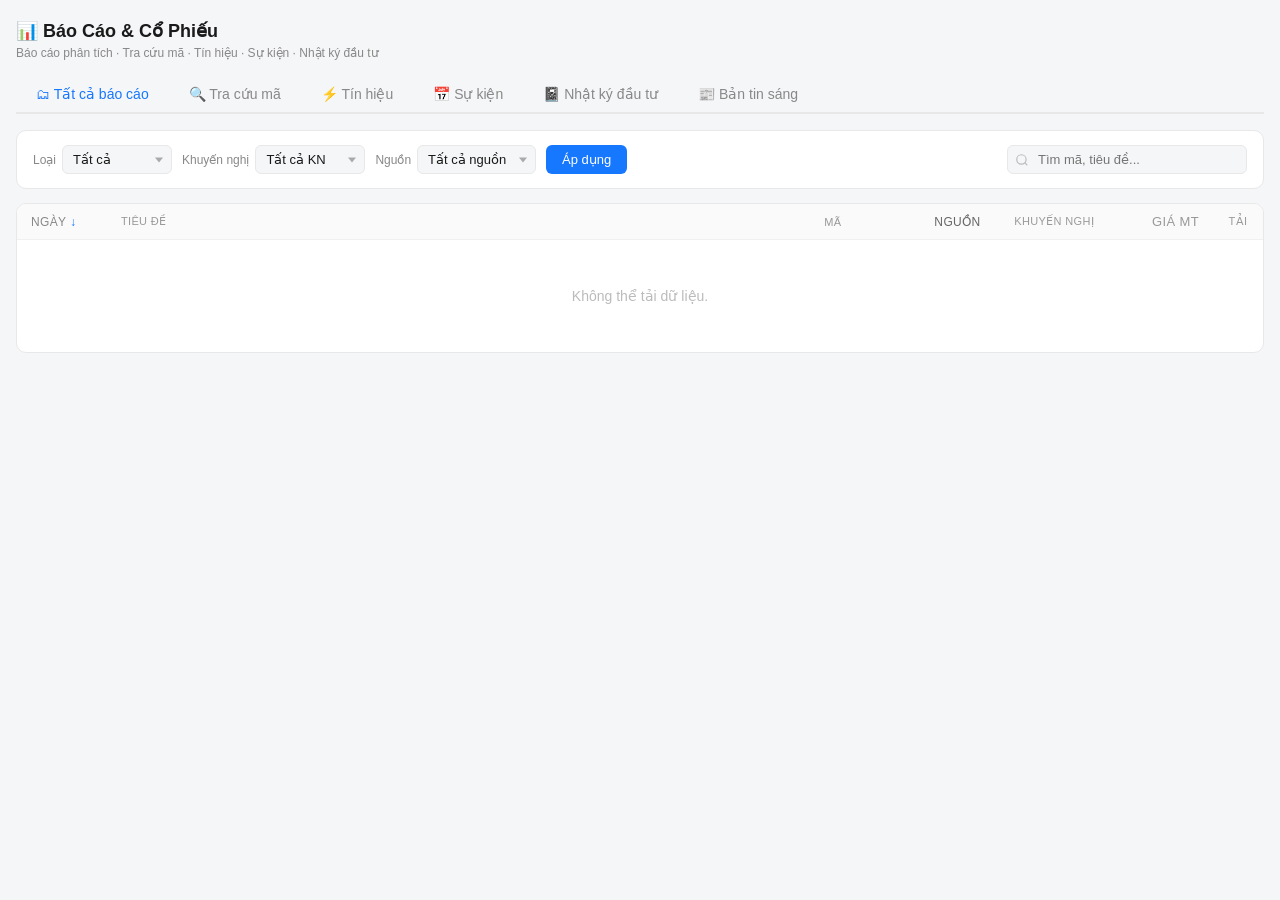
==== index.html @ 236bd06a "index.html" ====
<!DOCTYPE html>
<html lang="vi">
<head>
<meta charset="UTF-8">
<meta name="viewport" content="width=device-width, initial-scale=1">
<title>Tất cả báo cáo phân tích cổ phiếu | Báo Cáo & Cổ Phiếu</title>
<meta name="description" content="Tổng hợp báo cáo phân tích cổ phiếu, vĩ mô, chiến lược từ các công ty chứng khoán — lọc theo loại, khuyến nghị, nguồn.">
<link rel="canonical" href="https://judy031200.github.io/fullreport/index.html">
<link rel="stylesheet" href="assets/css/style.css">
</head>
<body>
<div class="page">
  <div class="page-title">📊 Báo Cáo & Cổ Phiếu</div>
  <div class="page-subtitle">Báo cáo phân tích · Tra cứu mã · Tín hiệu · Sự kiện · Nhật ký đầu tư</div>

  <div class="tabs">
    <a class="tab-btn active" href="index.html">🗂 Tất cả báo cáo</a>
    <a class="tab-btn" href="tra-cuu.html">🔍 Tra cứu mã</a>
    <a class="tab-btn" href="tin-hieu.html">⚡ Tín hiệu</a>
    <a class="tab-btn" href="su-kien.html">📅 Sự kiện</a>
    <a class="tab-btn" href="nhat-ky.html">📓 Nhật ký đầu tư</a>
    <a class="tab-btn" href="morning-note.html">📰 Bản tin sáng</a>
  </div>

  <div class="tab-panel active" id="panel-all">
    <div class="toolbar">
      <div class="filter-group"><label>Loại</label><div class="custom-select"><select id="type-filter"><option value="">Tất cả</option><option value="stock">Cổ phiếu</option><option value="macro">Vĩ mô</option><option value="strategy">Chiến lược</option></select></div></div>
      <div class="filter-group"><label>Khuyến nghị</label><div class="custom-select"><select id="rec-filter"><option value="">Tất cả KN</option><option value="MUA">Mua</option><option value="KHẢ QUAN">Khả quan</option><option value="TRUNG LẬP">Trung lập</option><option value="KHÁC">Khác</option></select></div></div>
      <div class="filter-group"><label>Nguồn</label><div class="custom-select"><select id="source-filter"><option value="">Tất cả nguồn</option></select></div></div>
      <button class="btn-primary" onclick="applyFilters()">Áp dụng</button>
      <div class="toolbar-spacer"></div>
      <div class="search-wrap-outer" style="min-width:180px;max-width:240px;flex:1;">
        <div class="search-wrap">
          <svg width="14" height="14" viewBox="0 0 24 24" fill="none" stroke="currentColor" stroke-width="2"><circle cx="11" cy="11" r="8"/><path d="m21 21-4.35-4.35"/></svg>
          <input type="text" id="search" placeholder="Tìm mã, tiêu đề...">
        </div>
      </div>
    </div>
    <div class="result-count" id="result-count"></div>
    <div class="table-wrap">
      <table><thead><tr>
        <th class="date-cell sort-desc" onclick="toggleSort()">Ngày</th>
        <th>Tiêu đề</th><th class="ticker-col">Mã</th><th class="source-col">Nguồn</th>
        <th class="rec-col">Khuyến nghị</th><th class="price-col" style="text-align:right">Giá MT</th><th class="dl-col">Tải</th>
      </tr></thead>
      <tbody id="tbody"><tr class="state-row"><td colspan="7">Đang tải...</td></tr></tbody></table>
    </div>
    <div class="card-list" id="card-list"></div>
  </div>

</div>
<script src="assets/js/common.js"></script>
<script src="assets/js/all.js"></script>
</body>
</html>
---- assets/css/style.css ----
*,*::before,*::after{box-sizing:border-box;margin:0;padding:0}
body{font-family:-apple-system,BlinkMacSystemFont,"Segoe UI",Arial,sans-serif;background:#f5f6f8;color:#1a1a1a;font-size:14px;-webkit-text-size-adjust:100%;text-size-adjust:100%}
.page{max-width:1300px;margin:0 auto;padding:20px 16px;padding-left:max(16px,env(safe-area-inset-left));padding-right:max(16px,env(safe-area-inset-right))}
.page-title{font-size:18px;font-weight:600;color:#1a1a1a;margin-bottom:4px}
.page-subtitle{font-size:12px;color:#888;margin-bottom:16px}
/* Tabs */
.tabs{display:flex;border-bottom:2px solid #e8e8e8;margin-bottom:16px;overflow-x:auto;-webkit-overflow-scrolling:touch;scrollbar-width:none}
.tab-btn{display:inline-block;text-decoration:none;padding:10px 20px;font-size:14px;font-weight:500;color:#888;background:none;border:none;cursor:pointer;border-bottom:2px solid transparent;margin-bottom:-2px;white-space:nowrap;transition:color .15s,border-color .15s}
.tab-btn:hover{color:#1677ff}
.tab-btn.active{color:#1677ff;border-bottom-color:#1677ff}
.tab-panel{display:none}
.tab-panel.active{display:block}
/* Toolbar */
.toolbar{background:#fff;border:1px solid #e8e8e8;border-radius:10px;padding:14px 16px;display:flex;align-items:center;gap:10px;margin-bottom:14px;flex-wrap:wrap}
.filter-group{display:flex;align-items:center;gap:6px;flex-shrink:0}
.filter-group label{font-size:12px;color:#888;white-space:nowrap}
.custom-select{position:relative}
.custom-select select{appearance:none;-webkit-appearance:none;background:#f5f6f8;border:1px solid #e8e8e8;border-radius:6px;padding:6px 28px 6px 10px;font-size:13px;color:#1a1a1a;cursor:pointer;outline:none;min-width:110px}
.custom-select select:focus{border-color:#1677ff}
.custom-select::after{content:"";pointer-events:none;position:absolute;right:9px;top:50%;transform:translateY(-50%);width:0;height:0;border-left:4px solid transparent;border-right:4px solid transparent;border-top:5px solid #aaa}
.btn-primary{background:#1677ff;color:#fff;border:none;border-radius:6px;padding:7px 16px;font-size:13px;font-weight:500;cursor:pointer;white-space:nowrap;flex-shrink:0}
.btn-primary:active{background:#0958d9}
.btn-outline{background:#fff;color:#1677ff;border:1px solid #1677ff;border-radius:6px;padding:7px 14px;font-size:13px;font-weight:500;cursor:pointer;white-space:nowrap}
.btn-outline:hover{background:#e6f1ff}
.toolbar-spacer{flex:1;min-width:0}
.search-wrap{position:relative;width:100%}
.search-wrap input{width:100%;border:1px solid #e8e8e8;border-radius:6px;padding:6px 10px 6px 30px;font-size:13px;background:#f5f6f8;color:#1a1a1a;outline:none}
.search-wrap input:focus{border-color:#1677ff;background:#fff}
.search-wrap svg{position:absolute;left:8px;top:50%;transform:translateY(-50%);color:#bbb;pointer-events:none}
.result-count{font-size:12px;color:#8c8c8c;margin-bottom:8px;padding:0 2px}
/* Table */
.table-wrap{background:#fff;border:1px solid #e8e8e8;border-radius:10px;overflow:hidden;overflow-x:auto;-webkit-overflow-scrolling:touch}
table{width:100%;border-collapse:collapse}
thead th{background:#fafafa;font-size:11px;font-weight:500;color:#999;padding:10px 14px;text-align:left;border-bottom:1px solid #f0f0f0;white-space:nowrap;cursor:pointer;user-select:none;text-transform:uppercase;letter-spacing:.03em}
thead th:hover{color:#1677ff}
thead th.sort-asc::after{content:" ↑";color:#1677ff}
thead th.sort-desc::after{content:" ↓";color:#1677ff}
tbody td{padding:12px 14px;border-bottom:1px solid #f5f5f5;vertical-align:middle}
tbody tr:last-child td{border-bottom:none}
tbody tr:hover{background:#fafbfc}
.date-cell{font-size:12px;color:#888;white-space:nowrap;width:90px}
.title-cell{font-size:13px;color:#1a1a1a;line-height:1.5}
.source-col{width:80px;font-size:12px;color:#666}
.rec-col{width:100px}
.price-col{width:105px;text-align:right;font-size:13px;font-weight:500;font-variant-numeric:tabular-nums}
.dl-col{width:50px;text-align:center}
.ticker-col{width:110px}
.ticker-cell{display:flex;align-items:center;gap:7px}
.ticker-label{font-size:13px;font-weight:600;color:#1a1a1a}
.tag-macro{font-size:11px;color:#92400e;background:#fef3c7;padding:2px 7px;border-radius:4px;font-weight:500}
.tag-strategy{font-size:11px;color:#5b21b6;background:#ede9fe;padding:2px 7px;border-radius:4px;font-weight:500}
.rec{font-size:12px;font-weight:600;letter-spacing:.02em}
.rec-buy{color:#16a34a}
.rec-positive{color:#0369a1}
.rec-neutral{color:#9ca3af}
.rec-other{color:#92400e}
.price-empty{color:#d1d5db!important}
.btn-dl{display:inline-flex;align-items:center;justify-content:center;width:36px;height:36px;border-radius:6px;border:1px solid #e5e7eb;background:#fff;color:#9ca3af;text-decoration:none;transition:border-color .15s,color .15s,background .15s}
.btn-dl:hover{border-color:#1677ff;color:#1677ff;background:#e6f1ff}
.state-row td{text-align:center;padding:48px 0;color:#bbb;font-size:14px}
.badge-new{display:inline-block;font-size:10px;font-weight:600;background:#fee2e2;color:#dc2626;padding:1px 5px;border-radius:3px;margin-left:6px;vertical-align:middle}
/* Ticker search */
.ticker-search-box{background:#fff;border:1px solid #e8e8e8;border-radius:10px;padding:16px;display:flex;gap:10px;align-items:center;margin-bottom:14px;flex-wrap:wrap}
.ticker-input-wrap{position:relative;flex:1;min-width:160px;max-width:280px}
.ticker-input-wrap input{width:100%;border:1px solid #e8e8e8;border-radius:6px;padding:8px 10px 8px 36px;font-size:15px;font-weight:700;text-transform:uppercase;background:#f5f6f8;color:#1677ff;outline:none;letter-spacing:.05em}
.ticker-input-wrap input:focus{border-color:#1677ff;background:#fff}
.ticker-input-wrap input::placeholder{font-weight:400;color:#bbb;text-transform:none;letter-spacing:0}
.ticker-input-wrap svg{position:absolute;left:10px;top:50%;transform:translateY(-50%);color:#bbb;pointer-events:none}
.ticker-hint{font-size:12px;color:#aaa}
.history-wrap{display:flex;align-items:center;gap:6px;flex-wrap:wrap}
.history-label{font-size:11px;color:#bbb;white-space:nowrap}
.history-chip{font-size:12px;font-weight:600;color:#1677ff;background:#e6f1ff;border:1px solid #c7deff;border-radius:4px;padding:2px 8px;cursor:pointer}
.history-chip:hover{background:#bfdbfe}
.history-chip .chip-x{margin-left:4px;color:#93c5fd;font-size:10px;cursor:pointer}
.history-chip .chip-x:hover{color:#dc2626}
.stats-bar{display:grid;grid-template-columns:repeat(auto-fit,minmax(130px,1fr));gap:10px;margin-bottom:14px}
.stat-card{background:#fff;border:1px solid #e8e8e8;border-radius:10px;padding:12px 14px}
.stat-label{font-size:11px;color:#999;margin-bottom:4px;text-transform:uppercase;letter-spacing:.03em}
.stat-value{font-size:22px;font-weight:700;color:#1a1a1a;font-variant-numeric:tabular-nums}
.stat-sub{font-size:11px;color:#aaa;margin-top:2px}
.consensus-bar{background:#fff;border:1px solid #e8e8e8;border-radius:10px;padding:14px 18px;margin-bottom:14px;display:flex;align-items:center;gap:16px;flex-wrap:wrap}
.consensus-pills{display:flex;gap:6px;flex-wrap:wrap;margin-left:auto}
.cpill{display:inline-flex;align-items:center;gap:5px;font-size:12px;font-weight:600;padding:4px 10px;border-radius:20px}
.cpill-buy{background:#dcfce7;color:#15803d}
.cpill-pos{background:#dbeafe;color:#1d4ed8}
.cpill-neu{background:#f3f4f6;color:#6b7280}
.cpill-oth{background:#fef3c7;color:#92400e}
.ticker-filter-row{display:flex;gap:8px;align-items:center;flex-wrap:wrap;margin-bottom:10px}
.ticker-filter-row select{appearance:none;-webkit-appearance:none;background:#f5f6f8;border:1px solid #e8e8e8;border-radius:6px;padding:5px 24px 5px 10px;font-size:12px;color:#555;cursor:pointer;outline:none}
/* Signal tab */
.sig-btn{background:#f5f6f8;border:1px solid #e8e8e8;border-radius:20px;padding:6px 16px;font-size:13px;font-weight:500;color:#666;cursor:pointer;transition:all .15s;white-space:nowrap}
.sig-btn:hover{border-color:#1677ff;color:#1677ff}
.sig-btn.active{background:#1677ff;border-color:#1677ff;color:#fff}
.pb-toolbar{background:#fff;border:1px solid #e8e8e8;border-radius:10px;padding:14px 16px;display:flex;align-items:center;gap:12px;margin-bottom:14px;flex-wrap:wrap}
.pb-label{font-size:12px;color:#888;white-space:nowrap}
.pb-input{border:1px solid #e8e8e8;border-radius:6px;padding:6px 10px;font-size:13px;background:#f5f6f8;color:#1a1a1a;outline:none;width:90px}
.pb-date{border:1px solid #e8e8e8;border-radius:6px;padding:6px 10px;font-size:13px;background:#f5f6f8;color:#1a1a1a;outline:none}
.pb-count{font-size:12px;color:#aaa;margin-left:auto}
.rating-badge{display:inline-block;font-size:12px;font-weight:700;padding:2px 8px;border-radius:4px;min-width:32px;text-align:center}
.r-aplus{background:#dcfce7;color:#15803d}
.r-a{background:#d1fae5;color:#065f46}
.r-aminus{background:#ecfdf5;color:#047857}
.r-bplus{background:#dbeafe;color:#1e40af}
.r-b{background:#e0f2fe;color:#0369a1}
.r-bminus{background:#f0f9ff;color:#0284c7}
.r-cplus{background:#fef9c3;color:#854d0e}
.r-c{background:#fef3c7;color:#92400e}
.r-cminus{background:#fff7ed;color:#9a3412}
.price-up{color:#16a34a;font-weight:600}
.price-down{color:#dc2626;font-weight:600}
.price-flat{color:#888}
.signal-buy{font-size:11px;font-weight:600;background:#dcfce7;color:#15803d;padding:2px 7px;border-radius:4px}
.signal-wait{font-size:11px;font-weight:600;background:#fef9c3;color:#854d0e;padding:2px 7px;border-radius:4px}
.signal-none{font-size:11px;color:#ccc}
.signal-small-buy{font-size:11px;font-weight:600;background:#dcfce7;color:#15803d;padding:2px 7px;border-radius:4px}
.signal-big-buy{font-size:11px;font-weight:600;background:#bbf7d0;color:#065f46;padding:2px 7px;border-radius:4px}
.signal-small-sell{font-size:11px;font-weight:600;background:#fee2e2;color:#dc2626;padding:2px 7px;border-radius:4px}
.signal-big-sell{font-size:11px;font-weight:600;background:#fecaca;color:#991b1b;padding:2px 7px;border-radius:4px}
.signal-dip-day{font-size:11px;font-weight:600;background:#fee2e2;color:#dc2626;padding:2px 7px;border-radius:4px}
.signal-dip-mid{font-size:11px;font-weight:600;background:#fef3c7;color:#92400e;padding:2px 7px;border-radius:4px}
.signal-dip-sm{font-size:11px;font-weight:600;background:#dbeafe;color:#1d4ed8;padding:2px 7px;border-radius:4px}
.signal-dip-big{font-size:11px;font-weight:600;background:#f3e8ff;color:#7c3aed;padding:2px 7px;border-radius:4px}
/* Events */
.ev-toolbar{background:#fff;border:1px solid #e8e8e8;border-radius:10px;padding:14px 16px;display:flex;align-items:center;gap:10px;margin-bottom:14px;flex-wrap:wrap}
.badge-iss{font-size:11px;font-weight:600;background:#ede9fe;color:#5b21b6;padding:3px 9px;border-radius:20px;white-space:nowrap}
.badge-div-cash{font-size:11px;font-weight:600;background:#dcfce7;color:#15803d;padding:3px 9px;border-radius:20px;white-space:nowrap}
.ev-date{font-size:12px;color:#888;white-space:nowrap}
.ev-ticker{font-size:13px;font-weight:700;color:#1677ff}
.ev-value{font-size:13px;font-weight:600;color:#16a34a;font-variant-numeric:tabular-nums}
.ev-ratio{font-size:12px;color:#555}
/* Calendar */
.cal-nav{display:flex;align-items:center;justify-content:space-between;margin-bottom:14px}
.cal-nav-title{font-size:16px;font-weight:600;color:#1a1a1a}
.cal-nav-btn{background:#fff;border:1px solid #e8e8e8;border-radius:6px;padding:6px 12px;font-size:13px;cursor:pointer;color:#555}
.cal-nav-btn:hover{border-color:#1677ff;color:#1677ff}
.cal-grid{display:grid;grid-template-columns:repeat(7,1fr);gap:6px}
.cal-header{text-align:center;font-size:11px;font-weight:600;color:#aaa;padding:4px 0;text-transform:uppercase}
.cal-day{min-height:80px;background:#fff;border:1px solid #f0f0f0;border-radius:8px;padding:6px;position:relative}
.cal-day:hover{border-color:#c7deff;background:#fafcff}
.cal-day.today{border-color:#1677ff;background:#f0f7ff}
.cal-day.other-month{background:#fafafa}
.cal-day.other-month .cal-day-num{color:#ccc}
.cal-day-num{font-size:12px;font-weight:500;color:#555;margin-bottom:4px}
.cal-day.today .cal-day-num{color:#1677ff;font-weight:700}
.cal-event{font-size:10px;font-weight:600;padding:2px 5px;border-radius:3px;margin-bottom:2px;cursor:pointer;white-space:nowrap;overflow:hidden;text-overflow:ellipsis}
.cal-event-iss{background:#dbeafe;color:#1d4ed8}
.cal-event-div{background:#dcfce7;color:#15803d}
.cal-more{font-size:10px;color:#aaa;cursor:pointer;padding:1px 4px}
.cal-more:hover{color:#1677ff}
.cal-popup-overlay{position:fixed;inset:0;background:rgba(0,0,0,.3);z-index:1000;display:flex;align-items:center;justify-content:center}
.cal-popup{background:#fff;border-radius:12px;padding:20px;min-width:320px;max-width:480px;max-height:70vh;overflow-y:auto;box-shadow:0 8px 32px rgba(0,0,0,.18)}
.cal-popup-header{display:flex;align-items:center;justify-content:space-between;margin-bottom:14px}
.cal-popup-title{font-size:15px;font-weight:600;color:#1a1a1a}
.cal-popup-close{background:none;border:none;font-size:20px;cursor:pointer;color:#aaa;line-height:1}
.cal-popup-item{padding:10px 0;border-bottom:1px solid #f5f5f5}
.cal-popup-item:last-child{border-bottom:none}
/* Mobile cards */
.card-list{display:none}
.report-card{background:#fff;border:1px solid #e8e8e8;border-radius:10px;padding:14px 14px 12px;margin-bottom:10px}
.card-top{display:flex;align-items:flex-start;justify-content:space-between;gap:8px;margin-bottom:8px}
.card-ticker{font-size:14px;font-weight:700;color:#1a1a1a}
.card-source-sm{font-size:11px;color:#999}
.card-title{font-size:13px;color:#333;line-height:1.5;margin-bottom:10px}
.card-footer{display:flex;align-items:center;justify-content:space-between;gap:8px}
.card-meta{display:flex;align-items:center;gap:10px;flex-wrap:wrap}
.card-date{font-size:11px;color:#aaa}
.card-price{font-size:12px;font-weight:600;color:#1a1a1a;font-variant-numeric:tabular-nums}
.card-dl{display:inline-flex;align-items:center;gap:5px;font-size:12px;font-weight:500;color:#1677ff;text-decoration:none;padding:5px 10px;border:1px solid #c7deff;border-radius:6px;background:#f0f7ff;white-space:nowrap}
.pb-card{background:#fff;border:1px solid #e8e8e8;border-radius:10px;padding:14px;margin-bottom:10px}
.pb-card-top{display:flex;align-items:center;justify-content:space-between;margin-bottom:10px}
.pb-card-ticker{font-size:18px;font-weight:800;color:#1a1a1a}
.pb-card-meta{display:grid;grid-template-columns:1fr 1fr;gap:8px}
.pb-meta-item{font-size:12px}
.pb-meta-label{color:#aaa;font-size:11px}
.pb-meta-value{font-weight:600;margin-top:1px}
/* ══ Nhật ký đầu tư ══ */
.journal-toolbar{background:#fff;border:1px solid #e8e8e8;border-radius:10px;padding:14px 16px;display:flex;align-items:center;gap:10px;margin-bottom:14px;flex-wrap:wrap}
/* Card */
.journal-card{background:#fff;border:1px solid #e8e8e8;border-radius:12px;margin-bottom:10px;overflow:hidden;transition:box-shadow .15s,border-color .15s}
.journal-card:hover{box-shadow:0 2px 14px rgba(22,119,255,.09);border-color:#c7deff}
/* Top row: date + author + badges */
.jnl-top{display:flex;align-items:center;gap:8px;padding:12px 16px 0;flex-wrap:wrap}
.jnl-date{font-size:11px;color:#bbb;white-space:nowrap}
.jnl-author{font-size:12px;font-weight:600;color:#888}
.jnl-spacer{flex:1}
/* Sentiment & market view pill */
.jnl-pill{font-size:11px;font-weight:700;padding:3px 10px;border-radius:20px;white-space:nowrap}
.jnl-pill-bullish{background:#dcfce7;color:#15803d}
.jnl-pill-bearish{background:#fee2e2;color:#dc2626}
.jnl-pill-neutral{background:#f3f4f6;color:#6b7280}
.jnl-pill-positive{background:#dbeafe;color:#1d4ed8}
/* Tickers row */
.jnl-tickers{display:flex;gap:5px;flex-wrap:wrap;padding:10px 16px 0}
.jnl-ticker{font-size:13px;font-weight:800;color:#1677ff;background:#e6f1ff;border:1px solid #c7deff;border-radius:5px;padding:3px 10px;cursor:pointer;letter-spacing:.03em}
.jnl-ticker:hover{background:#1677ff;color:#fff}
/* Summary */
.jnl-summary{font-size:13px;color:#1a1a1a;line-height:1.7;padding:10px 16px}
/* Info grid: sector | action | importance — 1 clean row */
.jnl-info{display:flex;align-items:center;gap:6px;flex-wrap:wrap;padding:0 16px 10px}
.jnl-sector{font-size:11px;color:#92400e;background:#fef3c7;border-radius:4px;padding:2px 8px;font-weight:500}
.jnl-action{font-size:11px;font-weight:700;border-radius:4px;padding:2px 10px}
.jnl-action-hold{color:#0369a1;background:#dbeafe}
.jnl-action-buy{color:#15803d;background:#dcfce7}
.jnl-action-sell{color:#dc2626;background:#fee2e2}
.jnl-action-observe{color:#7c3aed;background:#f3e8ff}
.jnl-stars{font-size:12px;color:#f59e0b;letter-spacing:1px}
.jnl-sep{width:1px;height:14px;background:#e8e8e8;flex-shrink:0}
/* Tags row */
.jnl-tags{display:flex;gap:5px;flex-wrap:wrap;padding:0 16px 12px}
.jnl-tag{font-size:11px;color:#6b7280;background:#f5f6f8;border:1px solid #e8e8e8;border-radius:20px;padding:2px 9px}
/* Expand detail */
.jnl-expand-btn{width:100%;text-align:left;padding:8px 16px;font-size:12px;color:#1677ff;background:#f8faff;border:none;border-top:1px solid #f0f0f0;cursor:pointer;display:flex;align-items:center;gap:4px}
.jnl-expand-btn:hover{background:#eef4ff}
.jnl-detail{display:none;border-top:1px solid #f0f0f0}
.jnl-detail.open{display:block}
.jnl-detail-inner{padding:12px 16px;display:flex;flex-direction:column;gap:10px}
.jnl-block{border-radius:6px;padding:10px 12px;font-size:12px;line-height:1.65}
.jnl-block-title{font-size:11px;font-weight:700;text-transform:uppercase;letter-spacing:.04em;margin-bottom:4px}
.jnl-block-cat{background:#f0fdf4;border-left:3px solid #4ade80;color:#15803d}
.jnl-block-cat .jnl-block-title{color:#15803d}
.jnl-block-risk{background:#fef2f2;border-left:3px solid #fca5a5;color:#dc2626}
.jnl-block-risk .jnl-block-title{color:#dc2626}
.jnl-block-note{background:#fafafa;border-left:3px solid #e8e8e8;color:#444}
.jnl-block-note .jnl-block-title{color:#888}
/* Empty & misc */
.jnl-empty{text-align:center;padding:60px 0;color:#bbb;font-size:14px}
.jnl-filter-chip{font-size:12px;font-weight:600;background:#f5f6f8;border:1px solid #e8e8e8;border-radius:20px;padding:4px 14px;cursor:pointer;color:#555;white-space:nowrap}
.jnl-filter-chip:hover,.jnl-filter-chip.active{background:#1677ff;color:#fff;border-color:#1677ff}
.jnl-stats{display:flex;gap:8px;flex-wrap:wrap;margin-bottom:14px}
.jnl-stat{background:#fff;border:1px solid #e8e8e8;border-radius:8px;padding:10px 14px;min-width:90px;flex:1}
.jnl-stat-label{font-size:11px;color:#aaa;text-transform:uppercase;letter-spacing:.03em;margin-bottom:2px}
.jnl-stat-value{font-size:18px;font-weight:700;color:#1a1a1a}

/* ══ TABLET 641–1024px ══ */
@media(min-width:641px) and (max-width:1024px){
  .page{padding:16px}
  .source-col,thead th:nth-child(4),tbody td:nth-child(4){display:none}
  .pb-toolbar{flex-wrap:wrap;gap:8px}
  .ev-toolbar{flex-wrap:wrap;gap:8px}
  .stat-row{grid-template-columns:repeat(3,1fr)}
  .stats-bar{grid-template-columns:repeat(3,1fr)}
  .ticker-input-wrap{max-width:220px}
  .cal-day{min-height:70px}
}
/* ══ MOBILE ≤640px ══ */
@media(max-width:640px){
  .page{padding:10px}
  .page-title{font-size:15px}
  .page-subtitle{font-size:11px}
  .tabs{overflow-x:auto;-webkit-overflow-scrolling:touch;scrollbar-width:none;border-bottom-width:1.5px}
  .tabs::-webkit-scrollbar{display:none}
  .tab-btn{padding:8px 14px;font-size:13px;flex-shrink:0}
  .toolbar{padding:10px;gap:8px}
  .toolbar .filter-group{width:calc(50% - 4px)}
  .toolbar .filter-group label{display:none}
  .custom-select select{width:100%;min-width:0;font-size:13px}
  .btn-primary,.btn-outline{width:100%;text-align:center;justify-content:center}
  .toolbar-spacer{display:none}
  .search-wrap-outer{width:100%}
  .pb-toolbar{padding:10px;gap:8px;flex-wrap:wrap}
  .pb-label{font-size:11px}
  .pb-input{width:70px;font-size:12px;padding:5px 7px}
  .pb-date{font-size:12px;padding:5px 7px;flex:1;min-width:0}
  .pb-count{width:100%;text-align:right}
  #sig-roe{width:60px}
  #panel-signal > div:first-child{flex-wrap:nowrap;overflow-x:auto;-webkit-overflow-scrolling:touch;scrollbar-width:none;padding-bottom:4px}
  #panel-signal > div:first-child::-webkit-scrollbar{display:none}
  .sig-btn{flex-shrink:0;font-size:12px;padding:5px 12px}
  .ev-toolbar{padding:10px;gap:8px;flex-wrap:wrap}
  .ev-toolbar .pb-date{flex:1;min-width:120px;font-size:12px}
  .ev-toolbar .search-wrap{width:100%;max-width:100%!important}
  .ev-toolbar .btn-primary,.ev-toolbar .btn-outline{width:auto;flex:1}
  .table-wrap{display:none!important}
  .card-list{display:block!important}
  .ticker-search-box{flex-wrap:wrap;gap:8px;padding:12px}
  .ticker-input-wrap{max-width:100%;width:100%}
  .history-wrap{flex-wrap:wrap}
  .stat-row{grid-template-columns:repeat(2,1fr);gap:8px}
  .stat-num{font-size:18px}
  .stats-bar{grid-template-columns:repeat(2,1fr);gap:8px}
  .consensus-bar{flex-wrap:wrap;padding:12px}
  .consensus-pills{margin-left:0;width:100%}
  .report-card{padding:12px}
  .pb-card{padding:12px}
  .pb-card-ticker{font-size:16px}
  .pb-card-meta{gap:6px}
  .cal-grid{gap:2px}
  .cal-day{min-height:48px;padding:3px}
  .cal-day-num{font-size:10px;margin-bottom:2px}
  .cal-event{font-size:9px;padding:1px 3px}
  .cal-nav-title{font-size:14px}
  .cal-popup{min-width:90vw;max-width:95vw;margin:0 auto}
  .ticker-filter-row{flex-wrap:wrap}
  .ticker-filter-row select{flex:1;min-width:120px}
}
/* ══ SMALL PHONE ≤380px ══ */
@media(max-width:380px){
  .page{padding:8px}
  .tab-btn{padding:7px 10px;font-size:12px}
  .stat-row{grid-template-columns:repeat(2,1fr)}
  .stat-num{font-size:16px}
  .cal-day{min-height:40px}
  .sig-btn{font-size:11px;padding:4px 9px}
}
</style>
</head>
<body>
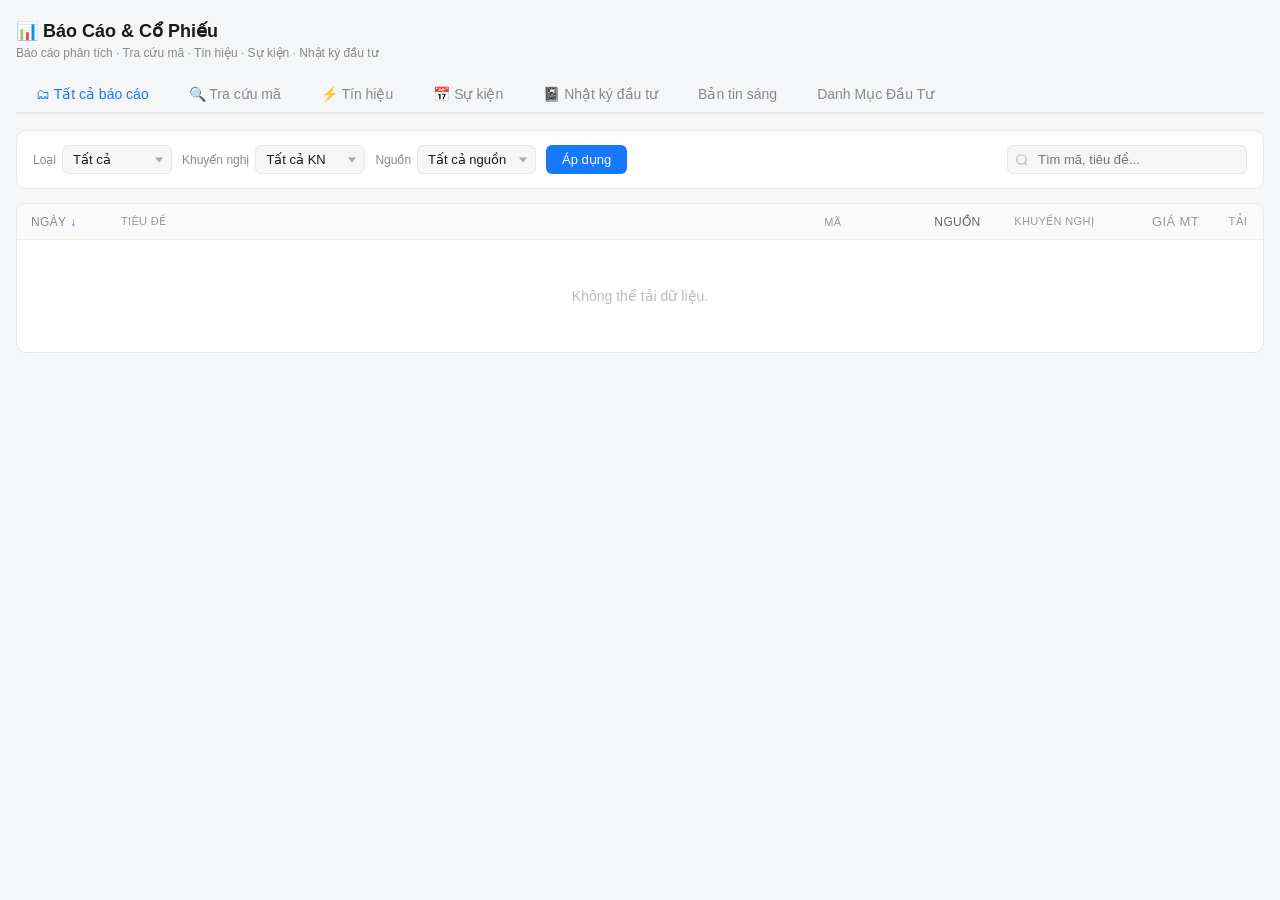
==== commit 8b15d343: "index.html" ====
--- a/index.html
+++ b/index.html
@@ -19,7 +19,8 @@
     <a class="tab-btn" href="tin-hieu.html">⚡ Tín hiệu</a>
     <a class="tab-btn" href="su-kien.html">📅 Sự kiện</a>
     <a class="tab-btn" href="nhat-ky.html">📓 Nhật ký đầu tư</a>
-    <a class="tab-btn" href="morning-note.html">📰 Bản tin sáng</a>
+    <a class="tab-btn" href="morning-note.html">Bản tin sáng</a>
+    <a class="tab-btn" href="portfolio.html">Danh Mục Đầu Tư</a>
   </div>
 
   <div class="tab-panel active" id="panel-all">
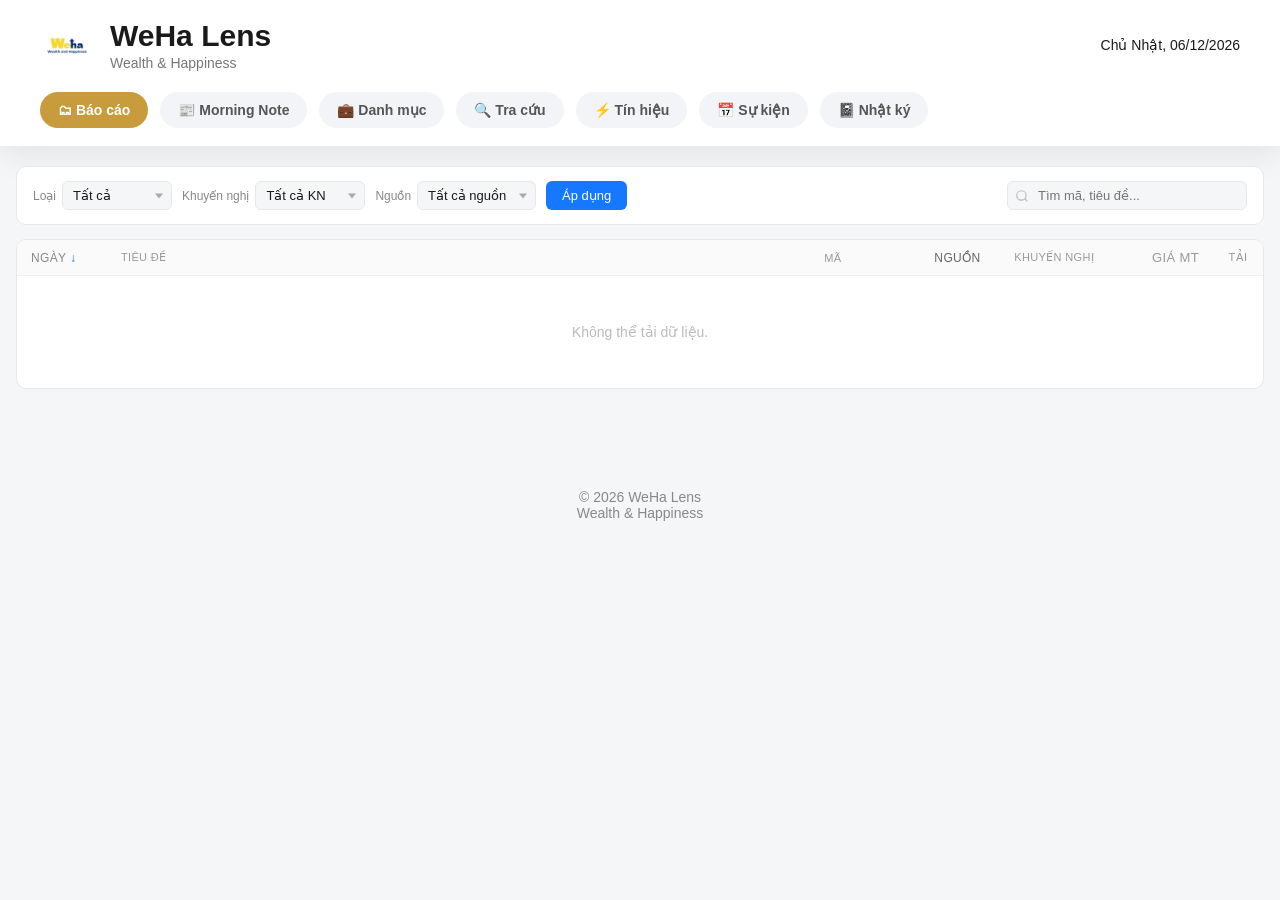
==== commit 1bbdb7a4: "index.html" ====
--- a/index.html
+++ b/index.html
@@ -1,56 +1,226 @@
 <!DOCTYPE html>
 <html lang="vi">
+
 <head>
 <meta charset="UTF-8">
 <meta name="viewport" content="width=device-width, initial-scale=1">
-<title>Tất cả báo cáo phân tích cổ phiếu | Báo Cáo & Cổ Phiếu</title>
-<meta name="description" content="Tổng hợp báo cáo phân tích cổ phiếu, vĩ mô, chiến lược từ các công ty chứng khoán — lọc theo loại, khuyến nghị, nguồn.">
-<link rel="canonical" href="https://judy031200.github.io/fullreport/index.html">
+
+<title>Tất cả báo cáo phân tích cổ phiếu </title>
+
+<meta name="description"
+content="Tổng hợp báo cáo phân tích cổ phiếu, vĩ mô, chiến lược từ các công ty chứng khoán.">
+
+<link rel="canonical"
+href="https://judy031200.github.io/fullreport/index.html">
+
+<link rel="stylesheet" href="assets/css/layout.css">
 <link rel="stylesheet" href="assets/css/style.css">
+
 </head>
+
 <body>
+
+<!-- Header dùng chung -->
+<div id="app-header"></div>
+
 <div class="page">
-  <div class="page-title">📊 Báo Cáo & Cổ Phiếu</div>
-  <div class="page-subtitle">Báo cáo phân tích · Tra cứu mã · Tín hiệu · Sự kiện · Nhật ký đầu tư</div>
-
-  <div class="tabs">
-    <a class="tab-btn active" href="index.html">🗂 Tất cả báo cáo</a>
-    <a class="tab-btn" href="tra-cuu.html">🔍 Tra cứu mã</a>
-    <a class="tab-btn" href="tin-hieu.html">⚡ Tín hiệu</a>
-    <a class="tab-btn" href="su-kien.html">📅 Sự kiện</a>
-    <a class="tab-btn" href="nhat-ky.html">📓 Nhật ký đầu tư</a>
-    <a class="tab-btn" href="morning-note.html">Bản tin sáng</a>
-    <a class="tab-btn" href="portfolio.html">Danh Mục Đầu Tư</a>
-  </div>
-
-  <div class="tab-panel active" id="panel-all">
-    <div class="toolbar">
-      <div class="filter-group"><label>Loại</label><div class="custom-select"><select id="type-filter"><option value="">Tất cả</option><option value="stock">Cổ phiếu</option><option value="macro">Vĩ mô</option><option value="strategy">Chiến lược</option></select></div></div>
-      <div class="filter-group"><label>Khuyến nghị</label><div class="custom-select"><select id="rec-filter"><option value="">Tất cả KN</option><option value="MUA">Mua</option><option value="KHẢ QUAN">Khả quan</option><option value="TRUNG LẬP">Trung lập</option><option value="KHÁC">Khác</option></select></div></div>
-      <div class="filter-group"><label>Nguồn</label><div class="custom-select"><select id="source-filter"><option value="">Tất cả nguồn</option></select></div></div>
-      <button class="btn-primary" onclick="applyFilters()">Áp dụng</button>
-      <div class="toolbar-spacer"></div>
-      <div class="search-wrap-outer" style="min-width:180px;max-width:240px;flex:1;">
-        <div class="search-wrap">
-          <svg width="14" height="14" viewBox="0 0 24 24" fill="none" stroke="currentColor" stroke-width="2"><circle cx="11" cy="11" r="8"/><path d="m21 21-4.35-4.35"/></svg>
-          <input type="text" id="search" placeholder="Tìm mã, tiêu đề...">
-        </div>
-      </div>
+
+    <div class="tab-panel active" id="panel-all">
+
+        <div class="toolbar">
+
+            <div class="filter-group">
+
+                <label>Loại</label>
+
+                <div class="custom-select">
+
+                    <select id="type-filter">
+
+                        <option value="">Tất cả</option>
+                        <option value="stock">Cổ phiếu</option>
+                        <option value="macro">Vĩ mô</option>
+                        <option value="strategy">Chiến lược</option>
+
+                    </select>
+
+                </div>
+
+            </div>
+
+            <div class="filter-group">
+
+                <label>Khuyến nghị</label>
+
+                <div class="custom-select">
+
+                    <select id="rec-filter">
+
+                        <option value="">Tất cả KN</option>
+                        <option value="MUA">Mua</option>
+                        <option value="KHẢ QUAN">Khả quan</option>
+                        <option value="TRUNG LẬP">Trung lập</option>
+                        <option value="KHÁC">Khác</option>
+
+                    </select>
+
+                </div>
+
+            </div>
+
+            <div class="filter-group">
+
+                <label>Nguồn</label>
+
+                <div class="custom-select">
+
+                    <select id="source-filter">
+
+                        <option value="">Tất cả nguồn</option>
+
+                    </select>
+
+                </div>
+
+            </div>
+
+            <button
+                class="btn-primary"
+                onclick="applyFilters()">
+
+                Áp dụng
+
+            </button>
+
+            <div class="toolbar-spacer"></div>
+
+            <div
+                class="search-wrap-outer"
+                style="min-width:180px;max-width:240px;flex:1;">
+
+                <div class="search-wrap">
+
+                    <svg
+                        width="14"
+                        height="14"
+                        viewBox="0 0 24 24"
+                        fill="none"
+                        stroke="currentColor"
+                        stroke-width="2">
+
+                        <circle cx="11" cy="11" r="8"/>
+
+                        <path d="m21 21-4.35-4.35"/>
+
+                    </svg>
+
+                    <input
+                        type="text"
+                        id="search"
+                        placeholder="Tìm mã, tiêu đề..."
+                    >
+
+                </div>
+
+            </div>
+
+        </div>
+
+        <div
+            class="result-count"
+            id="result-count">
+
+        </div>
+
+        <div class="table-wrap">
+
+            <table>
+
+                <thead>
+
+                    <tr>
+
+                        <th
+                            class="date-cell sort-desc"
+                            onclick="toggleSort()">
+
+                            Ngày
+
+                        </th>
+
+                        <th>Tiêu đề</th>
+
+                        <th class="ticker-col">
+
+                            Mã
+
+                        </th>
+
+                        <th class="source-col">
+
+                            Nguồn
+
+                        </th>
+
+                        <th class="rec-col">
+
+                            Khuyến nghị
+
+                        </th>
+
+                        <th
+                            class="price-col"
+                            style="text-align:right">
+
+                            Giá MT
+
+                        </th>
+
+                        <th class="dl-col">
+
+                            Tải
+
+                        </th>
+
+                    </tr>
+
+                </thead>
+
+                <tbody id="tbody">
+
+                    <tr class="state-row">
+
+                        <td colspan="7">
+
+                            Đang tải...
+
+                        </td>
+
+                    </tr>
+
+                </tbody>
+
+            </table>
+
+        </div>
+
+        <div
+            class="card-list"
+            id="card-list">
+
+        </div>
+
     </div>
-    <div class="result-count" id="result-count"></div>
-    <div class="table-wrap">
-      <table><thead><tr>
-        <th class="date-cell sort-desc" onclick="toggleSort()">Ngày</th>
-        <th>Tiêu đề</th><th class="ticker-col">Mã</th><th class="source-col">Nguồn</th>
-        <th class="rec-col">Khuyến nghị</th><th class="price-col" style="text-align:right">Giá MT</th><th class="dl-col">Tải</th>
-      </tr></thead>
-      <tbody id="tbody"><tr class="state-row"><td colspan="7">Đang tải...</td></tr></tbody></table>
-    </div>
-    <div class="card-list" id="card-list"></div>
-  </div>
 
 </div>
+
+<!-- Footer dùng chung -->
+<div id="app-footer"></div>
+
+<script src="assets/js/layout.js"></script>
 <script src="assets/js/common.js"></script>
 <script src="assets/js/all.js"></script>
+
 </body>
+
 </html>
--- a/assets/css/layout.css
+++ b/assets/css/layout.css
@@ -0,0 +1,174 @@
+/* ===========================
+   WeHa Layout
+=========================== */
+
+:root{
+
+    --primary:#C89B3C;
+    --primary-dark:#A67D28;
+
+    --bg:#F5F7FA;
+
+    --card:#FFFFFF;
+
+    --border:#E8EAF0;
+
+    --text:#222;
+
+    --shadow:0 8px 30px rgba(0,0,0,.08);
+
+    --radius:16px;
+
+}
+
+body{
+
+    margin:0;
+
+    background:var(--bg);
+
+    font-family:"Be Vietnam Pro",sans-serif;
+
+    color:var(--text);
+
+}
+
+/* ===========================
+HEADER
+=========================== */
+
+.site-header{
+
+    background:white;
+
+    box-shadow:var(--shadow);
+
+    padding:18px 40px;
+
+}
+
+.header-inner{
+
+    display:flex;
+
+    justify-content:space-between;
+
+    align-items:center;
+
+}
+
+.brand{
+
+    display:flex;
+
+    align-items:center;
+
+    gap:16px;
+
+}
+
+.brand img{
+
+    width:54px;
+
+}
+
+.brand h1{
+
+    margin:0;
+
+    font-size:30px;
+
+    font-weight:800;
+
+}
+
+.brand p{
+
+    margin:2px 0 0;
+
+    color:#777;
+
+    font-size:14px;
+
+}
+
+/* ===========================
+TABS
+=========================== */
+
+.site-tabs{
+
+    display:flex;
+
+    gap:12px;
+
+    flex-wrap:wrap;
+
+    margin-top:20px;
+
+}
+
+.site-tabs a{
+
+    text-decoration:none;
+
+    color:#555;
+
+    background:#F3F4F7;
+
+    padding:10px 18px;
+
+    border-radius:999px;
+
+    transition:.2s;
+
+    font-weight:600;
+
+}
+
+.site-tabs a:hover{
+
+    background:#ECECEC;
+
+}
+
+.site-tabs a.active{
+
+    background:var(--primary);
+
+    color:white;
+
+}
+
+/* ===========================
+CONTENT
+=========================== */
+
+.page{
+
+    max-width:1500px;
+
+    margin:auto;
+
+    padding:35px;
+
+}
+
+/* ===========================
+FOOTER
+=========================== */
+
+.site-footer{
+
+    margin-top:50px;
+
+    padding:30px;
+
+    text-align:center;
+
+    color:#888;
+
+    font-size:14px;
+
+}
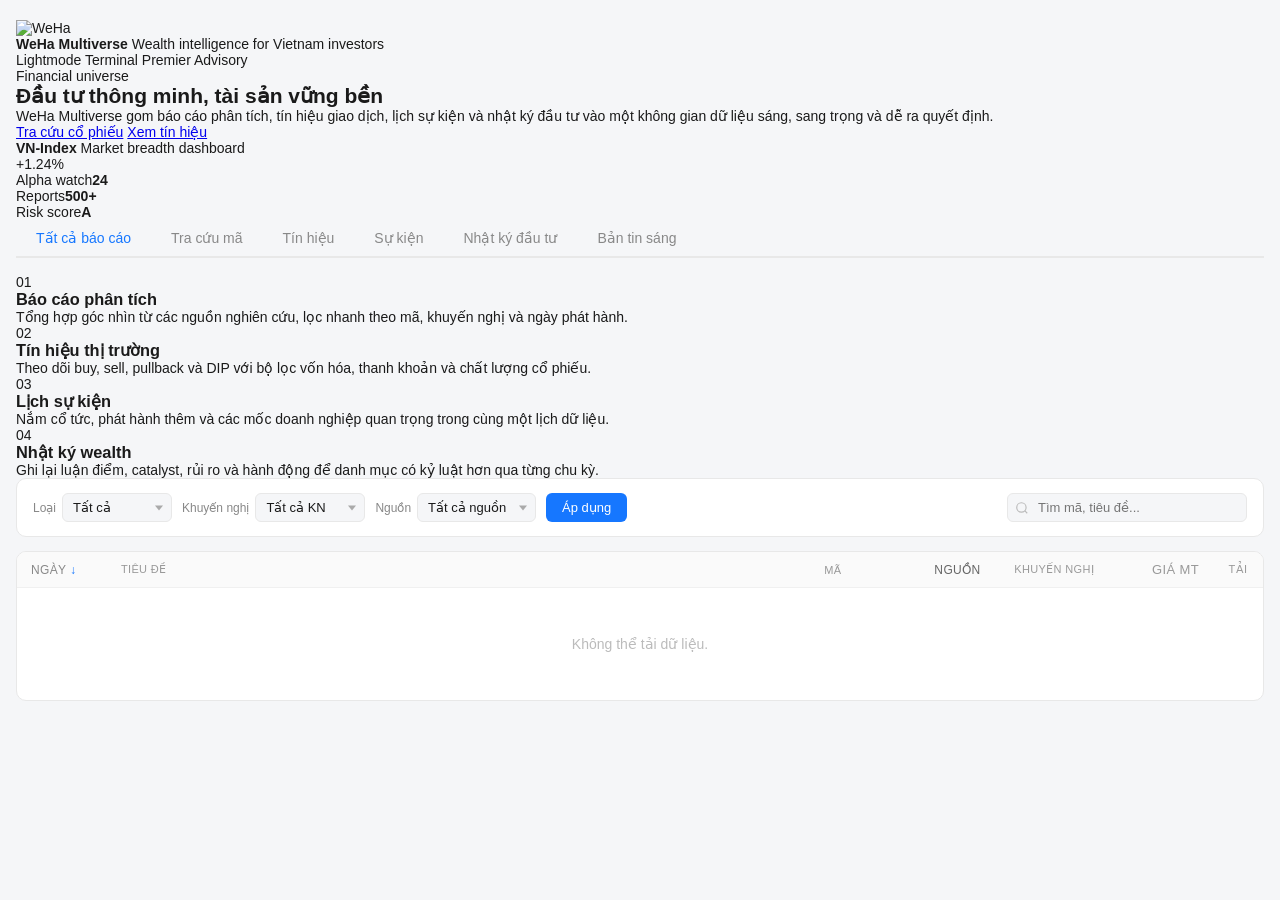
==== commit 75301292: "Add files via upload" ====
--- a/index.html
+++ b/index.html
@@ -1,226 +1,105 @@
 <!DOCTYPE html>
 <html lang="vi">
-
 <head>
 <meta charset="UTF-8">
 <meta name="viewport" content="width=device-width, initial-scale=1">
+<title>WeHa Multiverse | Báo cáo phân tích cổ phiếu</title>
+<meta name="description" content="Tổng hợp báo cáo phân tích cổ phiếu, vĩ mô, chiến lược từ các công ty chứng khoán — lọc theo loại, khuyến nghị, nguồn.">
+<link rel="canonical" href="https://judy031200.github.io/fullreport/index.html">
+<link rel="preconnect" href="https://fonts.googleapis.com">
+<link rel="preconnect" href="https://fonts.gstatic.com" crossorigin>
+<link href="https://fonts.googleapis.com/css2?family=Be+Vietnam+Pro:wght@300;400;500;600;700;800&display=swap" rel="stylesheet">
+<link rel="icon" href="assets/img/logo-cropped.png">
+<link rel="stylesheet" href="assets/css/style.css">
+</head>
+<body>
+<div class="page">
+  <section class="brand-shell">
+    <div class="brand-nav">
+      <div class="brand-logo">
+        <img src="assets/img/logo-cropped.png" alt="WeHa">
+        <div class="brand-kicker">
+          <strong>WeHa Multiverse</strong>
+          <span>Wealth intelligence for Vietnam investors</span>
+        </div>
+      </div>
+      <div class="brand-actions">
+        <span class="brand-pill">Lightmode Terminal</span>
+        <span class="brand-pill">Premier Advisory</span>
+      </div>
+    </div>
+    <div class="brand-hero">
+      <div class="hero-copy">
+        <div class="eyebrow">Financial universe</div>
+        <h1>Đầu tư thông minh, tài sản vững bền</h1>
+        <p>WeHa Multiverse gom báo cáo phân tích, tín hiệu giao dịch, lịch sự kiện và nhật ký đầu tư vào một không gian dữ liệu sáng, sang trọng và dễ ra quyết định.</p>
+        <div class="hero-cta">
+          <a class="primary-link" href="tra-cuu.html">Tra cứu cổ phiếu</a>
+          <a class="secondary-link" href="tin-hieu.html">Xem tín hiệu</a>
+        </div>
+      </div>
+      <div class="market-visual" aria-label="Market dashboard preview">
+        <div class="market-visual-top">
+          <div class="market-index">
+            <strong>VN-Index</strong>
+            <span>Market breadth dashboard</span>
+          </div>
+          <div class="market-gain">+1.24%</div>
+        </div>
+        <div class="chart-line"></div>
+        <div class="metric-row">
+          <div class="metric"><span>Alpha watch</span><strong>24</strong></div>
+          <div class="metric"><span>Reports</span><strong>500+</strong></div>
+          <div class="metric"><span>Risk score</span><strong>A</strong></div>
+        </div>
+      </div>
+    </div>
+  </section>
 
-<title>Tất cả báo cáo phân tích cổ phiếu </title>
+  <div class="tabs">
+    <a class="tab-btn active" href="index.html">Tất cả báo cáo</a>
+    <a class="tab-btn" href="tra-cuu.html">Tra cứu mã</a>
+    <a class="tab-btn" href="tin-hieu.html">Tín hiệu</a>
+    <a class="tab-btn" href="su-kien.html">Sự kiện</a>
+    <a class="tab-btn" href="nhat-ky.html">Nhật ký đầu tư</a>
+    <a class="tab-btn" href="morning-note.html">Bản tin sáng</a>
+  </div>
 
-<meta name="description"
-content="Tổng hợp báo cáo phân tích cổ phiếu, vĩ mô, chiến lược từ các công ty chứng khoán.">
+  <section class="brand-section">
+    <article class="brand-feature"><span>01</span><h3>Báo cáo phân tích</h3><p>Tổng hợp góc nhìn từ các nguồn nghiên cứu, lọc nhanh theo mã, khuyến nghị và ngày phát hành.</p></article>
+    <article class="brand-feature"><span>02</span><h3>Tín hiệu thị trường</h3><p>Theo dõi buy, sell, pullback và DIP với bộ lọc vốn hóa, thanh khoản và chất lượng cổ phiếu.</p></article>
+    <article class="brand-feature"><span>03</span><h3>Lịch sự kiện</h3><p>Nắm cổ tức, phát hành thêm và các mốc doanh nghiệp quan trọng trong cùng một lịch dữ liệu.</p></article>
+    <article class="brand-feature"><span>04</span><h3>Nhật ký wealth</h3><p>Ghi lại luận điểm, catalyst, rủi ro và hành động để danh mục có kỷ luật hơn qua từng chu kỳ.</p></article>
+  </section>
 
-<link rel="canonical"
-href="https://judy031200.github.io/fullreport/index.html">
-
-<link rel="stylesheet" href="assets/css/layout.css">
-<link rel="stylesheet" href="assets/css/style.css">
-
-</head>
-
-<body>
-
-<!-- Header dùng chung -->
-<div id="app-header"></div>
-
-<div class="page">
-
-    <div class="tab-panel active" id="panel-all">
-
-        <div class="toolbar">
-
-            <div class="filter-group">
-
-                <label>Loại</label>
-
-                <div class="custom-select">
-
-                    <select id="type-filter">
-
-                        <option value="">Tất cả</option>
-                        <option value="stock">Cổ phiếu</option>
-                        <option value="macro">Vĩ mô</option>
-                        <option value="strategy">Chiến lược</option>
-
-                    </select>
-
-                </div>
-
-            </div>
-
-            <div class="filter-group">
-
-                <label>Khuyến nghị</label>
-
-                <div class="custom-select">
-
-                    <select id="rec-filter">
-
-                        <option value="">Tất cả KN</option>
-                        <option value="MUA">Mua</option>
-                        <option value="KHẢ QUAN">Khả quan</option>
-                        <option value="TRUNG LẬP">Trung lập</option>
-                        <option value="KHÁC">Khác</option>
-
-                    </select>
-
-                </div>
-
-            </div>
-
-            <div class="filter-group">
-
-                <label>Nguồn</label>
-
-                <div class="custom-select">
-
-                    <select id="source-filter">
-
-                        <option value="">Tất cả nguồn</option>
-
-                    </select>
-
-                </div>
-
-            </div>
-
-            <button
-                class="btn-primary"
-                onclick="applyFilters()">
-
-                Áp dụng
-
-            </button>
-
-            <div class="toolbar-spacer"></div>
-
-            <div
-                class="search-wrap-outer"
-                style="min-width:180px;max-width:240px;flex:1;">
-
-                <div class="search-wrap">
-
-                    <svg
-                        width="14"
-                        height="14"
-                        viewBox="0 0 24 24"
-                        fill="none"
-                        stroke="currentColor"
-                        stroke-width="2">
-
-                        <circle cx="11" cy="11" r="8"/>
-
-                        <path d="m21 21-4.35-4.35"/>
-
-                    </svg>
-
-                    <input
-                        type="text"
-                        id="search"
-                        placeholder="Tìm mã, tiêu đề..."
-                    >
-
-                </div>
-
-            </div>
-
+  <div class="tab-panel active" id="panel-all">
+    <div class="toolbar">
+      <div class="filter-group"><label>Loại</label><div class="custom-select"><select id="type-filter"><option value="">Tất cả</option><option value="stock">Cổ phiếu</option><option value="macro">Vĩ mô</option><option value="strategy">Chiến lược</option></select></div></div>
+      <div class="filter-group"><label>Khuyến nghị</label><div class="custom-select"><select id="rec-filter"><option value="">Tất cả KN</option><option value="MUA">Mua</option><option value="KHẢ QUAN">Khả quan</option><option value="TRUNG LẬP">Trung lập</option><option value="KHÁC">Khác</option></select></div></div>
+      <div class="filter-group"><label>Nguồn</label><div class="custom-select"><select id="source-filter"><option value="">Tất cả nguồn</option></select></div></div>
+      <button class="btn-primary" onclick="applyFilters()">Áp dụng</button>
+      <div class="toolbar-spacer"></div>
+      <div class="search-wrap-outer" style="min-width:180px;max-width:240px;flex:1;">
+        <div class="search-wrap">
+          <svg width="14" height="14" viewBox="0 0 24 24" fill="none" stroke="currentColor" stroke-width="2"><circle cx="11" cy="11" r="8"/><path d="m21 21-4.35-4.35"/></svg>
+          <input type="text" id="search" placeholder="Tìm mã, tiêu đề...">
         </div>
-
-        <div
-            class="result-count"
-            id="result-count">
-
-        </div>
-
-        <div class="table-wrap">
-
-            <table>
-
-                <thead>
-
-                    <tr>
-
-                        <th
-                            class="date-cell sort-desc"
-                            onclick="toggleSort()">
-
-                            Ngày
-
-                        </th>
-
-                        <th>Tiêu đề</th>
-
-                        <th class="ticker-col">
-
-                            Mã
-
-                        </th>
-
-                        <th class="source-col">
-
-                            Nguồn
-
-                        </th>
-
-                        <th class="rec-col">
-
-                            Khuyến nghị
-
-                        </th>
-
-                        <th
-                            class="price-col"
-                            style="text-align:right">
-
-                            Giá MT
-
-                        </th>
-
-                        <th class="dl-col">
-
-                            Tải
-
-                        </th>
-
-                    </tr>
-
-                </thead>
-
-                <tbody id="tbody">
-
-                    <tr class="state-row">
-
-                        <td colspan="7">
-
-                            Đang tải...
-
-                        </td>
-
-                    </tr>
-
-                </tbody>
-
-            </table>
-
-        </div>
-
-        <div
-            class="card-list"
-            id="card-list">
-
-        </div>
-
+      </div>
     </div>
+    <div class="result-count" id="result-count"></div>
+    <div class="table-wrap">
+      <table><thead><tr>
+        <th class="date-cell sort-desc" onclick="toggleSort()">Ngày</th>
+        <th>Tiêu đề</th><th class="ticker-col">Mã</th><th class="source-col">Nguồn</th>
+        <th class="rec-col">Khuyến nghị</th><th class="price-col" style="text-align:right">Giá MT</th><th class="dl-col">Tải</th>
+      </tr></thead>
+      <tbody id="tbody"><tr class="state-row"><td colspan="7">Đang tải...</td></tr></tbody></table>
+    </div>
+    <div class="card-list" id="card-list"></div>
+  </div>
 
 </div>
-
-<!-- Footer dùng chung -->
-<div id="app-footer"></div>
-
-<script src="assets/js/layout.js"></script>
 <script src="assets/js/common.js"></script>
 <script src="assets/js/all.js"></script>
-
 </body>
-
 </html>
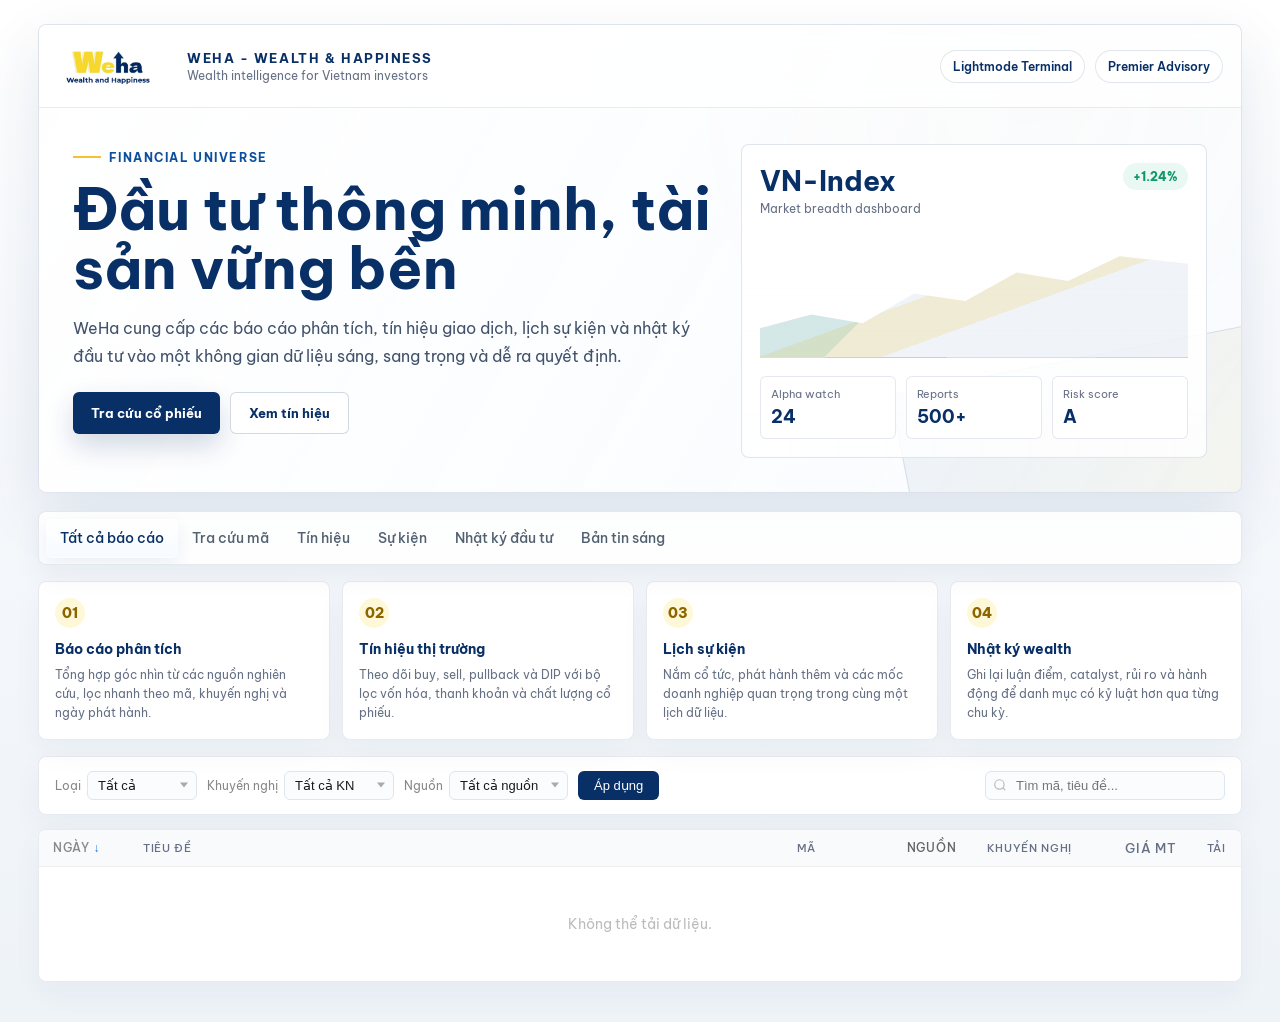
==== commit a56a7f6e: "Update index.html" ====
--- a/index.html
+++ b/index.html
@@ -3,7 +3,7 @@
 <head>
 <meta charset="UTF-8">
 <meta name="viewport" content="width=device-width, initial-scale=1">
-<title>WeHa Multiverse | Báo cáo phân tích cổ phiếu</title>
+<title>WeHa - Wealth & Happiness | Báo cáo phân tích cổ phiếu</title>
 <meta name="description" content="Tổng hợp báo cáo phân tích cổ phiếu, vĩ mô, chiến lược từ các công ty chứng khoán — lọc theo loại, khuyến nghị, nguồn.">
 <link rel="canonical" href="https://judy031200.github.io/fullreport/index.html">
 <link rel="preconnect" href="https://fonts.googleapis.com">
@@ -19,7 +19,7 @@
       <div class="brand-logo">
         <img src="assets/img/logo-cropped.png" alt="WeHa">
         <div class="brand-kicker">
-          <strong>WeHa Multiverse</strong>
+          <strong>WeHa - Wealth & Happiness</strong>
           <span>Wealth intelligence for Vietnam investors</span>
         </div>
       </div>
@@ -32,7 +32,7 @@
       <div class="hero-copy">
         <div class="eyebrow">Financial universe</div>
         <h1>Đầu tư thông minh, tài sản vững bền</h1>
-        <p>WeHa Multiverse gom báo cáo phân tích, tín hiệu giao dịch, lịch sự kiện và nhật ký đầu tư vào một không gian dữ liệu sáng, sang trọng và dễ ra quyết định.</p>
+        <p>WeHa cung cấp các báo cáo phân tích, tín hiệu giao dịch, lịch sự kiện và nhật ký đầu tư vào một không gian dữ liệu sáng, sang trọng và dễ ra quyết định.</p>
         <div class="hero-cta">
           <a class="primary-link" href="tra-cuu.html">Tra cứu cổ phiếu</a>
           <a class="secondary-link" href="tin-hieu.html">Xem tín hiệu</a>
--- a/assets/css/style.css
+++ b/assets/css/style.css
@@ -302,6 +302,418 @@
   .cal-day{min-height:40px}
   .sig-btn{font-size:11px;padding:4px 9px}
 }
-</style>
-</head>
-<body>
+
+/* ==========================================================================
+   WeHa Multiverse theme
+   ========================================================================== */
+:root{
+  --weha-navy:#082f66;
+  --weha-blue:#0d4f9f;
+  --weha-gold:#f2c230;
+  --weha-gold-soft:#fff4bf;
+  --weha-ink:#111827;
+  --weha-muted:#667085;
+  --weha-line:#e6ebf2;
+  --weha-bg:#f7f9fc;
+  --weha-card:#ffffff;
+  --weha-green:#12976d;
+  --weha-red:#b94747;
+}
+
+body{
+  font-family:"Be Vietnam Pro",-apple-system,BlinkMacSystemFont,"Segoe UI",Arial,sans-serif;
+  background:
+    linear-gradient(180deg,#fff 0,#f7f9fc 32%,#eef3f8 100%);
+  color:var(--weha-ink);
+}
+
+.page{max-width:1240px;padding:24px 18px 40px}
+.page-title,.page-subtitle{display:none}
+
+.brand-shell{
+  position:relative;
+  overflow:hidden;
+  border:1px solid rgba(8,47,102,.12);
+  border-radius:8px;
+  background:
+    linear-gradient(120deg,rgba(255,255,255,.96),rgba(248,251,255,.92)),
+    radial-gradient(circle at 82% 18%,rgba(242,194,48,.28),transparent 34%);
+  box-shadow:0 22px 60px rgba(8,47,102,.10);
+  margin-bottom:18px;
+}
+
+.brand-shell::after{
+  content:"";
+  position:absolute;
+  right:-90px;
+  bottom:-120px;
+  width:420px;
+  height:260px;
+  border:1px solid rgba(13,79,159,.14);
+  transform:rotate(-11deg);
+  background:linear-gradient(135deg,rgba(13,79,159,.06),rgba(242,194,48,.09));
+}
+
+.brand-nav{
+  position:relative;
+  z-index:1;
+  display:flex;
+  align-items:center;
+  justify-content:space-between;
+  gap:18px;
+  padding:14px 18px;
+  border-bottom:1px solid rgba(8,47,102,.09);
+  background:rgba(255,255,255,.72);
+  backdrop-filter:blur(14px);
+}
+
+.brand-logo{
+  display:flex;
+  align-items:center;
+  gap:12px;
+  min-width:0;
+}
+
+.brand-logo img{
+  width:118px;
+  height:54px;
+  object-fit:contain;
+  object-position:left center;
+  mix-blend-mode:multiply;
+}
+
+.brand-kicker{
+  display:flex;
+  flex-direction:column;
+  gap:2px;
+  min-width:0;
+  color:var(--weha-navy);
+}
+
+.brand-kicker strong{
+  font-size:13px;
+  letter-spacing:.12em;
+  text-transform:uppercase;
+}
+
+.brand-kicker span{
+  font-size:12px;
+  color:var(--weha-muted);
+  white-space:nowrap;
+}
+
+.brand-actions{
+  display:flex;
+  align-items:center;
+  gap:10px;
+  color:var(--weha-navy);
+  font-size:12px;
+  font-weight:600;
+}
+
+.brand-pill{
+  border:1px solid rgba(8,47,102,.12);
+  border-radius:999px;
+  padding:8px 12px;
+  background:#fff;
+  white-space:nowrap;
+}
+
+.brand-hero{
+  position:relative;
+  z-index:1;
+  display:grid;
+  grid-template-columns:minmax(0,1.16fr) minmax(320px,.84fr);
+  gap:24px;
+  padding:36px 34px 34px;
+}
+
+.hero-copy{max-width:670px}
+.eyebrow{
+  display:inline-flex;
+  align-items:center;
+  gap:8px;
+  font-size:12px;
+  font-weight:700;
+  letter-spacing:.12em;
+  text-transform:uppercase;
+  color:var(--weha-blue);
+  margin-bottom:14px;
+}
+
+.eyebrow::before{
+  content:"";
+  width:28px;
+  height:2px;
+  background:var(--weha-gold);
+}
+
+.hero-copy h1{
+  font-size:clamp(32px,4.6vw,58px);
+  line-height:1.03;
+  letter-spacing:0;
+  color:var(--weha-navy);
+  margin-bottom:16px;
+}
+
+.hero-copy p{
+  font-size:16px;
+  line-height:1.75;
+  color:#42526b;
+  max-width:620px;
+  margin-bottom:22px;
+}
+
+.hero-cta{
+  display:flex;
+  align-items:center;
+  gap:10px;
+  flex-wrap:wrap;
+}
+
+.hero-cta a{
+  display:inline-flex;
+  align-items:center;
+  justify-content:center;
+  min-height:42px;
+  border-radius:6px;
+  padding:0 18px;
+  text-decoration:none;
+  font-size:13px;
+  font-weight:700;
+}
+
+.hero-cta .primary-link{
+  background:var(--weha-navy);
+  color:#fff;
+  box-shadow:0 12px 28px rgba(8,47,102,.18);
+}
+
+.hero-cta .secondary-link{
+  border:1px solid rgba(8,47,102,.18);
+  color:var(--weha-navy);
+  background:#fff;
+}
+
+.market-visual{
+  align-self:stretch;
+  border:1px solid rgba(8,47,102,.12);
+  border-radius:8px;
+  background:
+    linear-gradient(180deg,#fff,rgba(255,255,255,.82)),
+    repeating-linear-gradient(90deg,rgba(8,47,102,.045) 0 1px,transparent 1px 48px),
+    repeating-linear-gradient(0deg,rgba(8,47,102,.04) 0 1px,transparent 1px 42px);
+  box-shadow:inset 0 1px 0 rgba(255,255,255,.9);
+  padding:18px;
+  display:flex;
+  flex-direction:column;
+  justify-content:space-between;
+  min-height:280px;
+}
+
+.market-visual-top{
+  display:flex;
+  align-items:flex-start;
+  justify-content:space-between;
+  gap:16px;
+  color:var(--weha-muted);
+  font-size:12px;
+}
+
+.market-index strong{
+  display:block;
+  color:var(--weha-navy);
+  font-size:28px;
+  margin-bottom:3px;
+}
+
+.market-gain{
+  color:var(--weha-green);
+  background:#e9f8f2;
+  border-radius:999px;
+  padding:6px 10px;
+  font-weight:800;
+}
+
+.chart-line{
+  height:124px;
+  margin:18px 0;
+  border-bottom:1px solid rgba(8,47,102,.10);
+  background:
+    linear-gradient(135deg,transparent 0 12%,rgba(18,151,109,.13) 12% 34%,transparent 34% 100%),
+    linear-gradient(160deg,transparent 0 44%,rgba(242,194,48,.18) 44% 60%,transparent 60% 100%);
+  clip-path:polygon(0 76%,12% 65%,24% 72%,36% 48%,48% 54%,60% 31%,72% 38%,84% 18%,100% 24%,100% 100%,0 100%);
+  background-color:rgba(13,79,159,.06);
+}
+
+.metric-row{
+  display:grid;
+  grid-template-columns:repeat(3,1fr);
+  gap:10px;
+}
+
+.metric{
+  border:1px solid rgba(8,47,102,.10);
+  border-radius:6px;
+  padding:10px;
+  background:rgba(255,255,255,.88);
+}
+
+.metric span{
+  display:block;
+  color:var(--weha-muted);
+  font-size:11px;
+  margin-bottom:4px;
+}
+
+.metric strong{
+  color:var(--weha-navy);
+  font-size:18px;
+}
+
+.tabs{
+  position:sticky;
+  top:0;
+  z-index:20;
+  border:1px solid rgba(8,47,102,.10);
+  border-radius:8px;
+  padding:7px;
+  background:rgba(255,255,255,.88);
+  backdrop-filter:blur(16px);
+  box-shadow:0 10px 28px rgba(8,47,102,.06);
+}
+
+.tab-btn{
+  border:0;
+  border-radius:6px;
+  margin:0;
+  color:#526070;
+  padding:10px 14px;
+}
+
+.tab-btn:hover{color:var(--weha-blue);background:#f2f7fd}
+.tab-btn.active{
+  color:var(--weha-navy);
+  border-bottom-color:transparent;
+  background:linear-gradient(180deg,#fff,#f7fbff);
+  box-shadow:0 1px 0 rgba(255,255,255,.9),0 7px 18px rgba(8,47,102,.08);
+}
+
+.toolbar,.ticker-search-box,.pb-toolbar,.ev-toolbar,.journal-toolbar,.consensus-bar,.stat-card,.jnl-stat,.table-wrap,.report-card,.pb-card,.journal-card,.cal-day,.cal-popup{
+  border-color:var(--weha-line);
+  border-radius:8px;
+  background:var(--weha-card);
+  box-shadow:0 12px 30px rgba(15,35,67,.045);
+}
+
+thead th{
+  background:#f8fafc;
+  color:#667085;
+  letter-spacing:.06em;
+}
+
+thead th:hover,.ticker-input-wrap input,.ev-ticker,.jnl-ticker,.card-dl{color:var(--weha-blue)}
+tbody tr:hover{background:#fbfdff}
+
+.btn-primary,.sig-btn.active,.jnl-filter-chip:hover,.jnl-filter-chip.active{
+  background:var(--weha-navy);
+  border-color:var(--weha-navy);
+  color:#fff;
+}
+
+.btn-primary:hover{background:#0b3f86}
+.btn-outline{
+  color:var(--weha-navy);
+  border-color:rgba(8,47,102,.24);
+}
+
+.btn-outline:hover{
+  background:#f3f7fc;
+  border-color:var(--weha-blue);
+  color:var(--weha-blue);
+}
+
+.custom-select select,.search-wrap input,.ticker-input-wrap input,.pb-input,.pb-date{
+  background:#fbfcfe;
+  border-color:#dde5ef;
+  border-radius:6px;
+}
+
+.custom-select select:focus,.search-wrap input:focus,.ticker-input-wrap input:focus,.pb-input:focus,.pb-date:focus{
+  border-color:var(--weha-blue);
+  box-shadow:0 0 0 3px rgba(13,79,159,.09);
+}
+
+.rec-buy,.price-up{color:var(--weha-green)}
+.rec-positive{color:var(--weha-blue)}
+.price-down{color:var(--weha-red)}
+.tag-macro,.tag-strategy{
+  border-radius:999px;
+  background:var(--weha-gold-soft);
+  color:#7a5a00;
+}
+
+.brand-section{
+  display:grid;
+  grid-template-columns:repeat(4,1fr);
+  gap:12px;
+  margin:0 0 16px;
+}
+
+.brand-feature{
+  border:1px solid var(--weha-line);
+  border-radius:8px;
+  background:#fff;
+  padding:16px;
+  min-height:126px;
+  box-shadow:0 12px 30px rgba(15,35,67,.045);
+}
+
+.brand-feature span{
+  display:inline-flex;
+  align-items:center;
+  justify-content:center;
+  width:30px;
+  height:30px;
+  border-radius:50%;
+  background:#fff8d8;
+  color:#8a6500;
+  font-weight:800;
+  margin-bottom:12px;
+}
+
+.brand-feature h3{
+  font-size:14px;
+  color:var(--weha-navy);
+  margin-bottom:7px;
+}
+
+.brand-feature p{
+  color:var(--weha-muted);
+  font-size:12px;
+  line-height:1.6;
+}
+
+.morning-page .brand-shell{display:none}
+
+@media(max-width:900px){
+  .brand-hero{grid-template-columns:1fr;padding:28px 22px}
+  .brand-section{grid-template-columns:repeat(2,1fr)}
+  .brand-actions{display:none}
+}
+
+@media(max-width:640px){
+  .page{padding:12px}
+  .brand-nav{align-items:flex-start}
+  .brand-logo img{width:92px;height:44px}
+  .brand-kicker strong{font-size:12px}
+  .brand-kicker span{white-space:normal}
+  .brand-hero{padding:24px 16px}
+  .hero-copy h1{font-size:34px}
+  .hero-copy p{font-size:14px}
+  .market-visual{min-height:230px;padding:14px}
+  .metric-row{grid-template-columns:1fr}
+  .brand-section{grid-template-columns:1fr}
+  .tabs{top:0;margin-bottom:14px}
+  .tab-btn{font-size:12px;padding:9px 11px}
+}
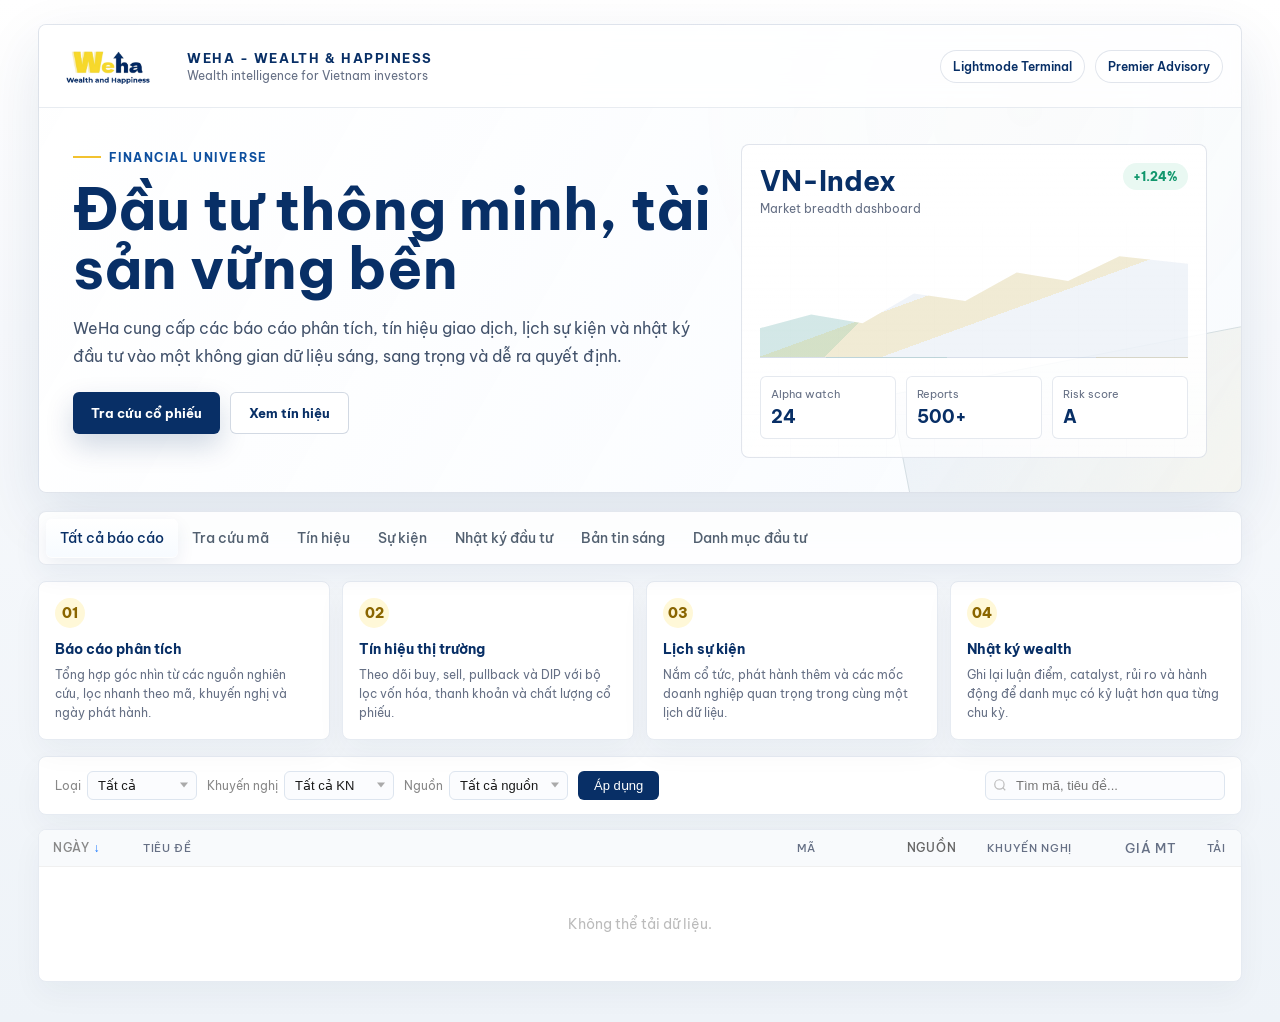
==== commit 8d881f55: "Update index.html" ====
--- a/index.html
+++ b/index.html
@@ -63,6 +63,7 @@
     <a class="tab-btn" href="su-kien.html">Sự kiện</a>
     <a class="tab-btn" href="nhat-ky.html">Nhật ký đầu tư</a>
     <a class="tab-btn" href="morning-note.html">Bản tin sáng</a>
+    <a class="tab-btn" href="porfolio.html">Danh mục đầu tư</a>
   </div>
 
   <section class="brand-section">
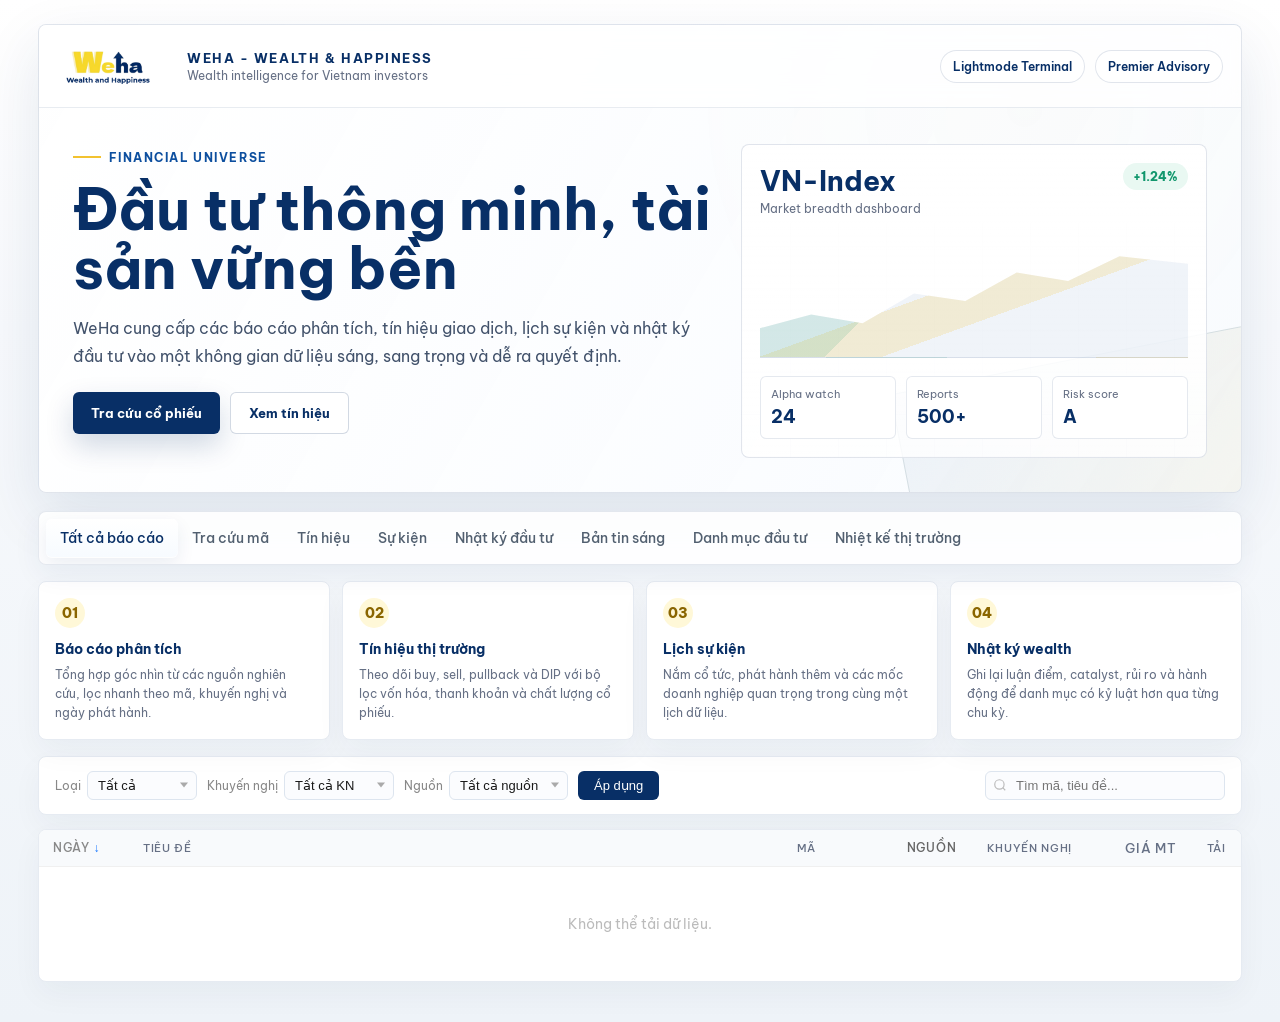
==== commit d3ed3713: "Thêm tab và trang Nhiệt kế thị trường Trang nhiet-ke.html nhúng kết quả từ Cloudflare Pages (nhiet-k" ====
--- a/index.html
+++ b/index.html
@@ -64,6 +64,7 @@
     <a class="tab-btn" href="nhat-ky.html">Nhật ký đầu tư</a>
     <a class="tab-btn" href="morning-note.html">Bản tin sáng</a>
     <a class="tab-btn" href="porfolio.html">Danh mục đầu tư</a>
+    <a class="tab-btn" href="nhiet-ke.html">Nhiệt kế thị trường</a>
   </div>
 
   <section class="brand-section">
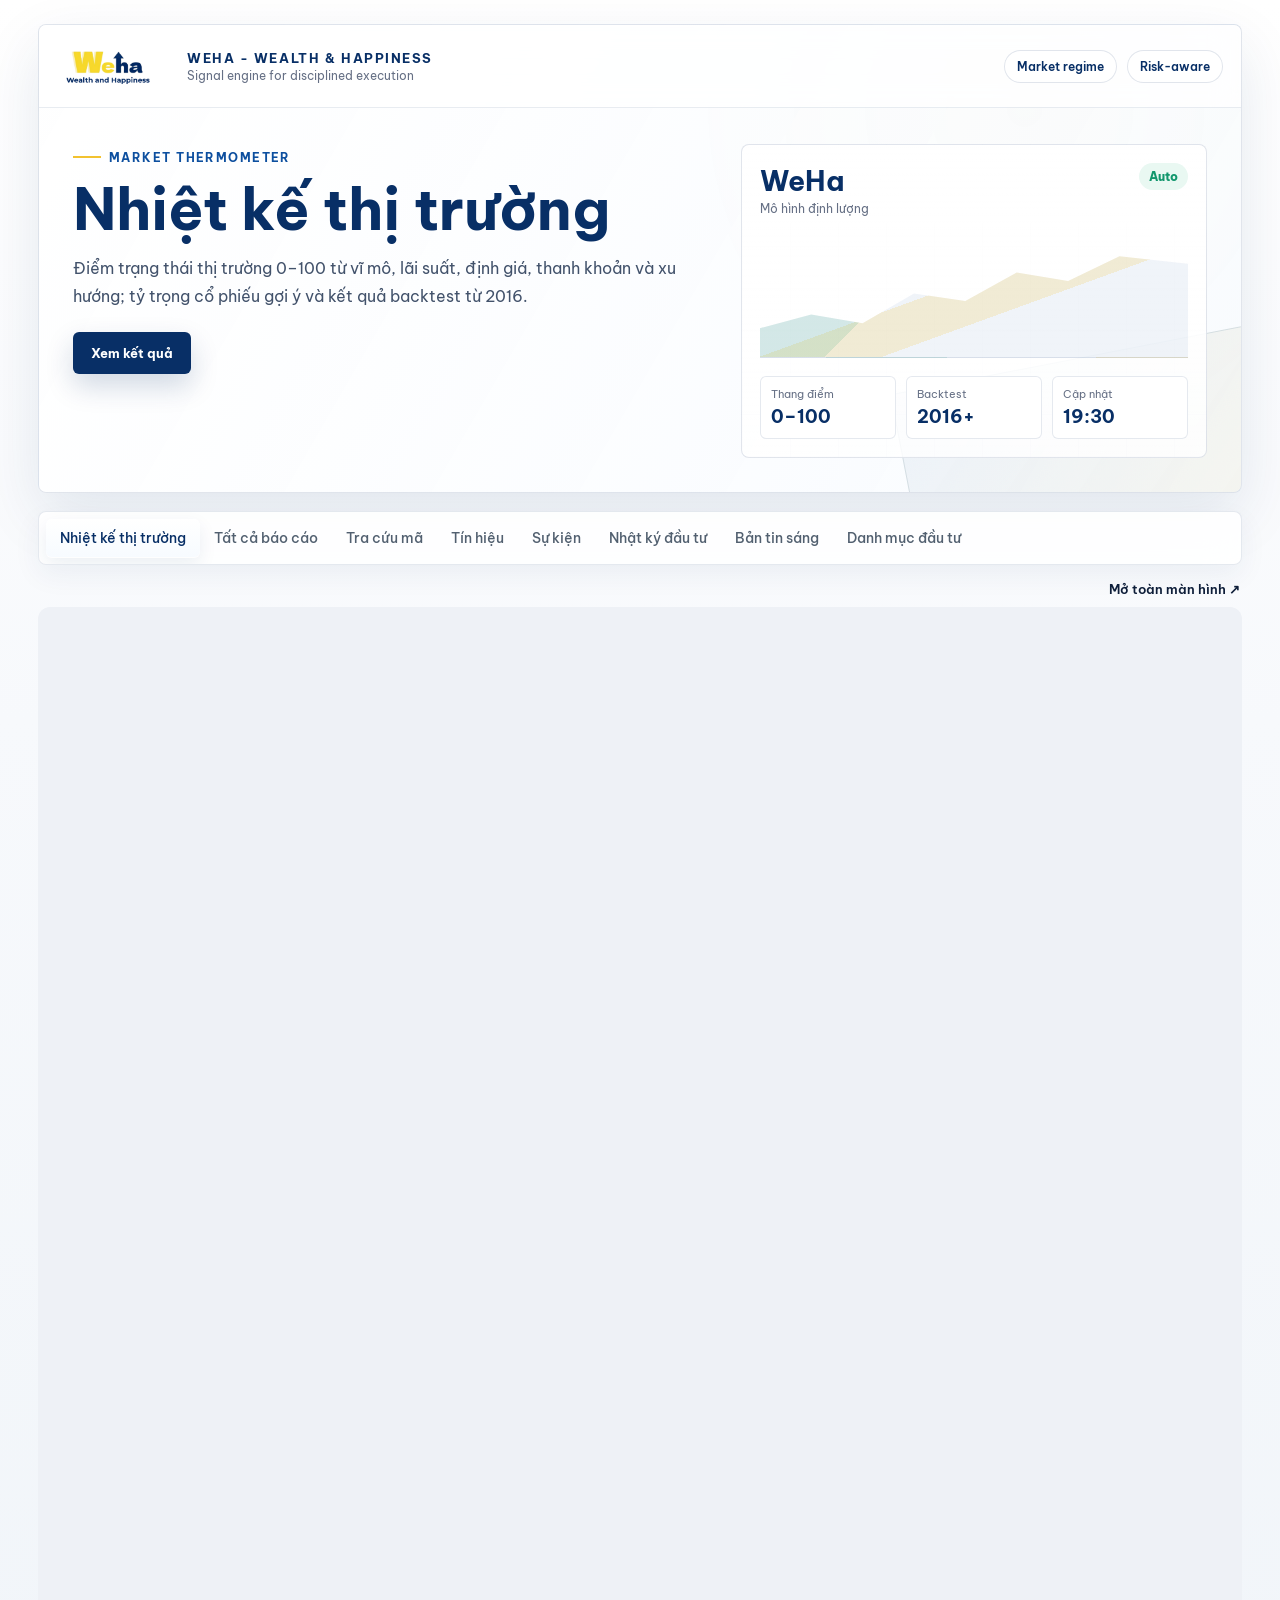
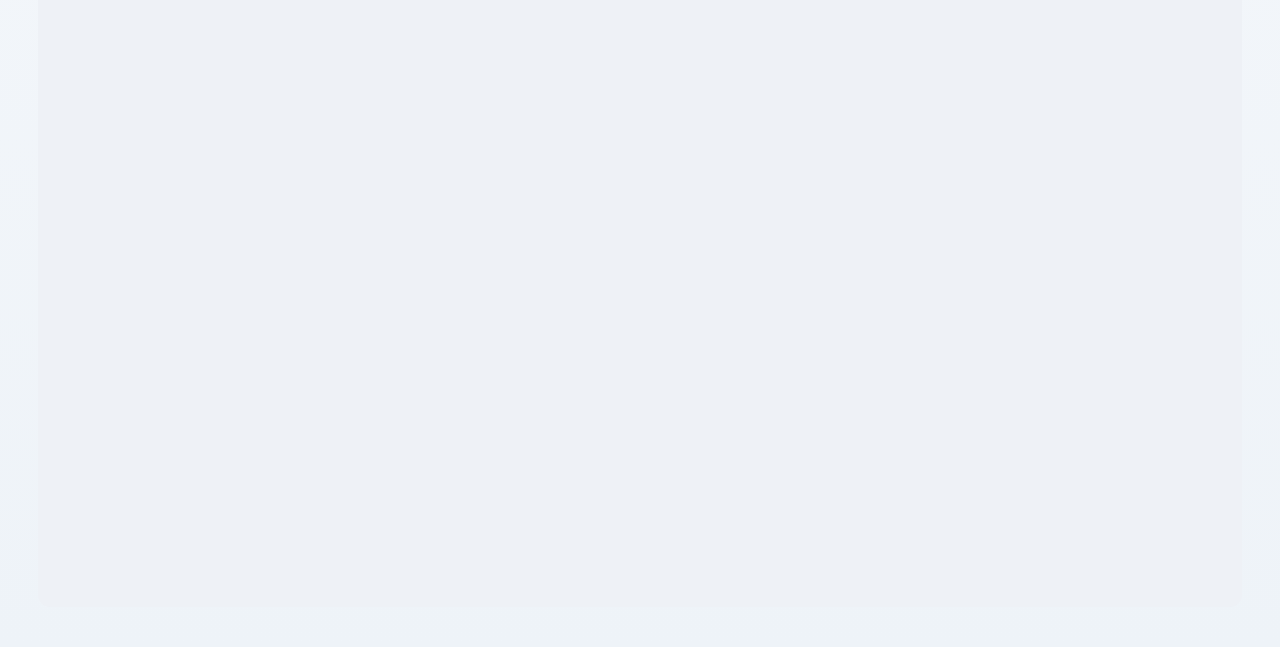
==== commit 24afe31c: "Trang chủ: Nhiệt kế thị trường làm trang chủ; kho báo cáo chuyển sang bao-cao.html - index.html = Nh" ====
--- a/index.html
+++ b/index.html
@@ -3,14 +3,19 @@
 <head>
 <meta charset="UTF-8">
 <meta name="viewport" content="width=device-width, initial-scale=1">
-<title>WeHa - Wealth & Happiness | Báo cáo phân tích cổ phiếu</title>
-<meta name="description" content="Tổng hợp báo cáo phân tích cổ phiếu, vĩ mô, chiến lược từ các công ty chứng khoán — lọc theo loại, khuyến nghị, nguồn.">
-<link rel="canonical" href="https://judy031200.github.io/fullreport/index.html">
+<title>WeHa - Wealth & Happiness | Nhiệt kế thị trường</title>
+<meta name="description" content="Điểm trạng thái thị trường chứng khoán Việt Nam 0–100, tỷ trọng cổ phiếu gợi ý và backtest từ 2016, cập nhật tự động mỗi ngày giao dịch.">
 <link rel="preconnect" href="https://fonts.googleapis.com">
 <link rel="preconnect" href="https://fonts.gstatic.com" crossorigin>
 <link href="https://fonts.googleapis.com/css2?family=Be+Vietnam+Pro:wght@300;400;500;600;700;800&display=swap" rel="stylesheet">
 <link rel="icon" href="assets/img/logo-cropped.png">
 <link rel="stylesheet" href="assets/css/style.css">
+<style>
+  .thermo-frame{width:100%;border:0;display:block;min-height:1600px;border-radius:12px;background:#eef1f6}
+  .thermo-links{display:flex;gap:16px;flex-wrap:wrap;justify-content:flex-end;margin:6px 2px 10px;font-size:13px}
+  .thermo-links a{color:#0f1f3a;font-weight:600;text-decoration:none}
+  .thermo-links a:hover{text-decoration:underline}
+</style>
 </head>
 <body>
 <div class="page">
@@ -20,88 +25,68 @@
         <img src="assets/img/logo-cropped.png" alt="WeHa">
         <div class="brand-kicker">
           <strong>WeHa - Wealth & Happiness</strong>
-          <span>Wealth intelligence for Vietnam investors</span>
+          <span>Signal engine for disciplined execution</span>
         </div>
       </div>
       <div class="brand-actions">
-        <span class="brand-pill">Lightmode Terminal</span>
-        <span class="brand-pill">Premier Advisory</span>
+        <span class="brand-pill">Market regime</span>
+        <span class="brand-pill">Risk-aware</span>
       </div>
     </div>
     <div class="brand-hero">
       <div class="hero-copy">
-        <div class="eyebrow">Financial universe</div>
-        <h1>Đầu tư thông minh, tài sản vững bền</h1>
-        <p>WeHa cung cấp các báo cáo phân tích, tín hiệu giao dịch, lịch sự kiện và nhật ký đầu tư vào một không gian dữ liệu sáng, sang trọng và dễ ra quyết định.</p>
+        <div class="eyebrow">Market thermometer</div>
+        <h1>Nhiệt kế thị trường</h1>
+        <p>Điểm trạng thái thị trường 0–100 từ vĩ mô, lãi suất, định giá, thanh khoản và xu hướng; tỷ trọng cổ phiếu gợi ý và kết quả backtest từ 2016.</p>
         <div class="hero-cta">
-          <a class="primary-link" href="tra-cuu.html">Tra cứu cổ phiếu</a>
-          <a class="secondary-link" href="tin-hieu.html">Xem tín hiệu</a>
+          <a class="primary-link" href="#panel-thermo">Xem kết quả</a>
         </div>
       </div>
-      <div class="market-visual" aria-label="Market dashboard preview">
+      <div class="market-visual" aria-label="Thông tin cập nhật">
         <div class="market-visual-top">
-          <div class="market-index">
-            <strong>VN-Index</strong>
-            <span>Market breadth dashboard</span>
-          </div>
-          <div class="market-gain">+1.24%</div>
+          <div class="market-index"><strong>WeHa</strong><span>Mô hình định lượng</span></div>
+          <div class="market-gain">Auto</div>
         </div>
         <div class="chart-line"></div>
         <div class="metric-row">
-          <div class="metric"><span>Alpha watch</span><strong>24</strong></div>
-          <div class="metric"><span>Reports</span><strong>500+</strong></div>
-          <div class="metric"><span>Risk score</span><strong>A</strong></div>
+          <div class="metric"><span>Thang điểm</span><strong>0–100</strong></div>
+          <div class="metric"><span>Backtest</span><strong>2016+</strong></div>
+          <div class="metric"><span>Cập nhật</span><strong>19:30</strong></div>
         </div>
       </div>
     </div>
   </section>
 
   <div class="tabs">
-    <a class="tab-btn active" href="index.html">Tất cả báo cáo</a>
+    <a class="tab-btn active" href="index.html">Nhiệt kế thị trường</a>
+    <a class="tab-btn" href="bao-cao.html">Tất cả báo cáo</a>
     <a class="tab-btn" href="tra-cuu.html">Tra cứu mã</a>
     <a class="tab-btn" href="tin-hieu.html">Tín hiệu</a>
     <a class="tab-btn" href="su-kien.html">Sự kiện</a>
     <a class="tab-btn" href="nhat-ky.html">Nhật ký đầu tư</a>
     <a class="tab-btn" href="morning-note.html">Bản tin sáng</a>
-    <a class="tab-btn" href="porfolio.html">Danh mục đầu tư</a>
-    <a class="tab-btn" href="nhiet-ke.html">Nhiệt kế thị trường</a>
+    <a class="tab-btn" href="portfolio.html">Danh mục đầu tư</a>
   </div>
 
-  <section class="brand-section">
-    <article class="brand-feature"><span>01</span><h3>Báo cáo phân tích</h3><p>Tổng hợp góc nhìn từ các nguồn nghiên cứu, lọc nhanh theo mã, khuyến nghị và ngày phát hành.</p></article>
-    <article class="brand-feature"><span>02</span><h3>Tín hiệu thị trường</h3><p>Theo dõi buy, sell, pullback và DIP với bộ lọc vốn hóa, thanh khoản và chất lượng cổ phiếu.</p></article>
-    <article class="brand-feature"><span>03</span><h3>Lịch sự kiện</h3><p>Nắm cổ tức, phát hành thêm và các mốc doanh nghiệp quan trọng trong cùng một lịch dữ liệu.</p></article>
-    <article class="brand-feature"><span>04</span><h3>Nhật ký wealth</h3><p>Ghi lại luận điểm, catalyst, rủi ro và hành động để danh mục có kỷ luật hơn qua từng chu kỳ.</p></article>
-  </section>
-
-  <div class="tab-panel active" id="panel-all">
-    <div class="toolbar">
-      <div class="filter-group"><label>Loại</label><div class="custom-select"><select id="type-filter"><option value="">Tất cả</option><option value="stock">Cổ phiếu</option><option value="macro">Vĩ mô</option><option value="strategy">Chiến lược</option></select></div></div>
-      <div class="filter-group"><label>Khuyến nghị</label><div class="custom-select"><select id="rec-filter"><option value="">Tất cả KN</option><option value="MUA">Mua</option><option value="KHẢ QUAN">Khả quan</option><option value="TRUNG LẬP">Trung lập</option><option value="KHÁC">Khác</option></select></div></div>
-      <div class="filter-group"><label>Nguồn</label><div class="custom-select"><select id="source-filter"><option value="">Tất cả nguồn</option></select></div></div>
-      <button class="btn-primary" onclick="applyFilters()">Áp dụng</button>
-      <div class="toolbar-spacer"></div>
-      <div class="search-wrap-outer" style="min-width:180px;max-width:240px;flex:1;">
-        <div class="search-wrap">
-          <svg width="14" height="14" viewBox="0 0 24 24" fill="none" stroke="currentColor" stroke-width="2"><circle cx="11" cy="11" r="8"/><path d="m21 21-4.35-4.35"/></svg>
-          <input type="text" id="search" placeholder="Tìm mã, tiêu đề...">
-        </div>
-      </div>
+  <div class="tab-panel active" id="panel-thermo">
+    <div class="thermo-links">
+      <a id="open-link" href="#" target="_blank" rel="noopener">Mở toàn màn hình ↗</a>
     </div>
-    <div class="result-count" id="result-count"></div>
-    <div class="table-wrap">
-      <table><thead><tr>
-        <th class="date-cell sort-desc" onclick="toggleSort()">Ngày</th>
-        <th>Tiêu đề</th><th class="ticker-col">Mã</th><th class="source-col">Nguồn</th>
-        <th class="rec-col">Khuyến nghị</th><th class="price-col" style="text-align:right">Giá MT</th><th class="dl-col">Tải</th>
-      </tr></thead>
-      <tbody id="tbody"><tr class="state-row"><td colspan="7">Đang tải...</td></tr></tbody></table>
-    </div>
-    <div class="card-list" id="card-list"></div>
+    <iframe class="thermo-frame" id="thermo" title="Nhiệt kế thị trường"></iframe>
   </div>
-
 </div>
-<script src="assets/js/common.js"></script>
-<script src="assets/js/all.js"></script>
+<script>
+  // Trang nhiệt kế đặt trên Cloudflare Pages, tự cập nhật 19:30 mỗi ngày giao dịch.
+  // Đổi BASE khi gắn tên miền riêng, ví dụ "https://nhietke.weha.com.vn".
+  var BASE = "https://nhiet-ke-thi-truong.pages.dev";
+  var frame = document.getElementById("thermo");
+  frame.src = BASE + "/ket-qua";
+  document.getElementById("open-link").href = BASE + "/ket-qua";
+  // Trang nhúng báo chiều cao để khung giãn đúng, không có thanh cuộn kép.
+  window.addEventListener("message", function (e) {
+    if (e.origin !== BASE || !e.data || typeof e.data.nhietkeHeight !== "number") return;
+    frame.style.height = Math.max(600, Math.ceil(e.data.nhietkeHeight)) + "px";
+  });
+</script>
 </body>
 </html>
